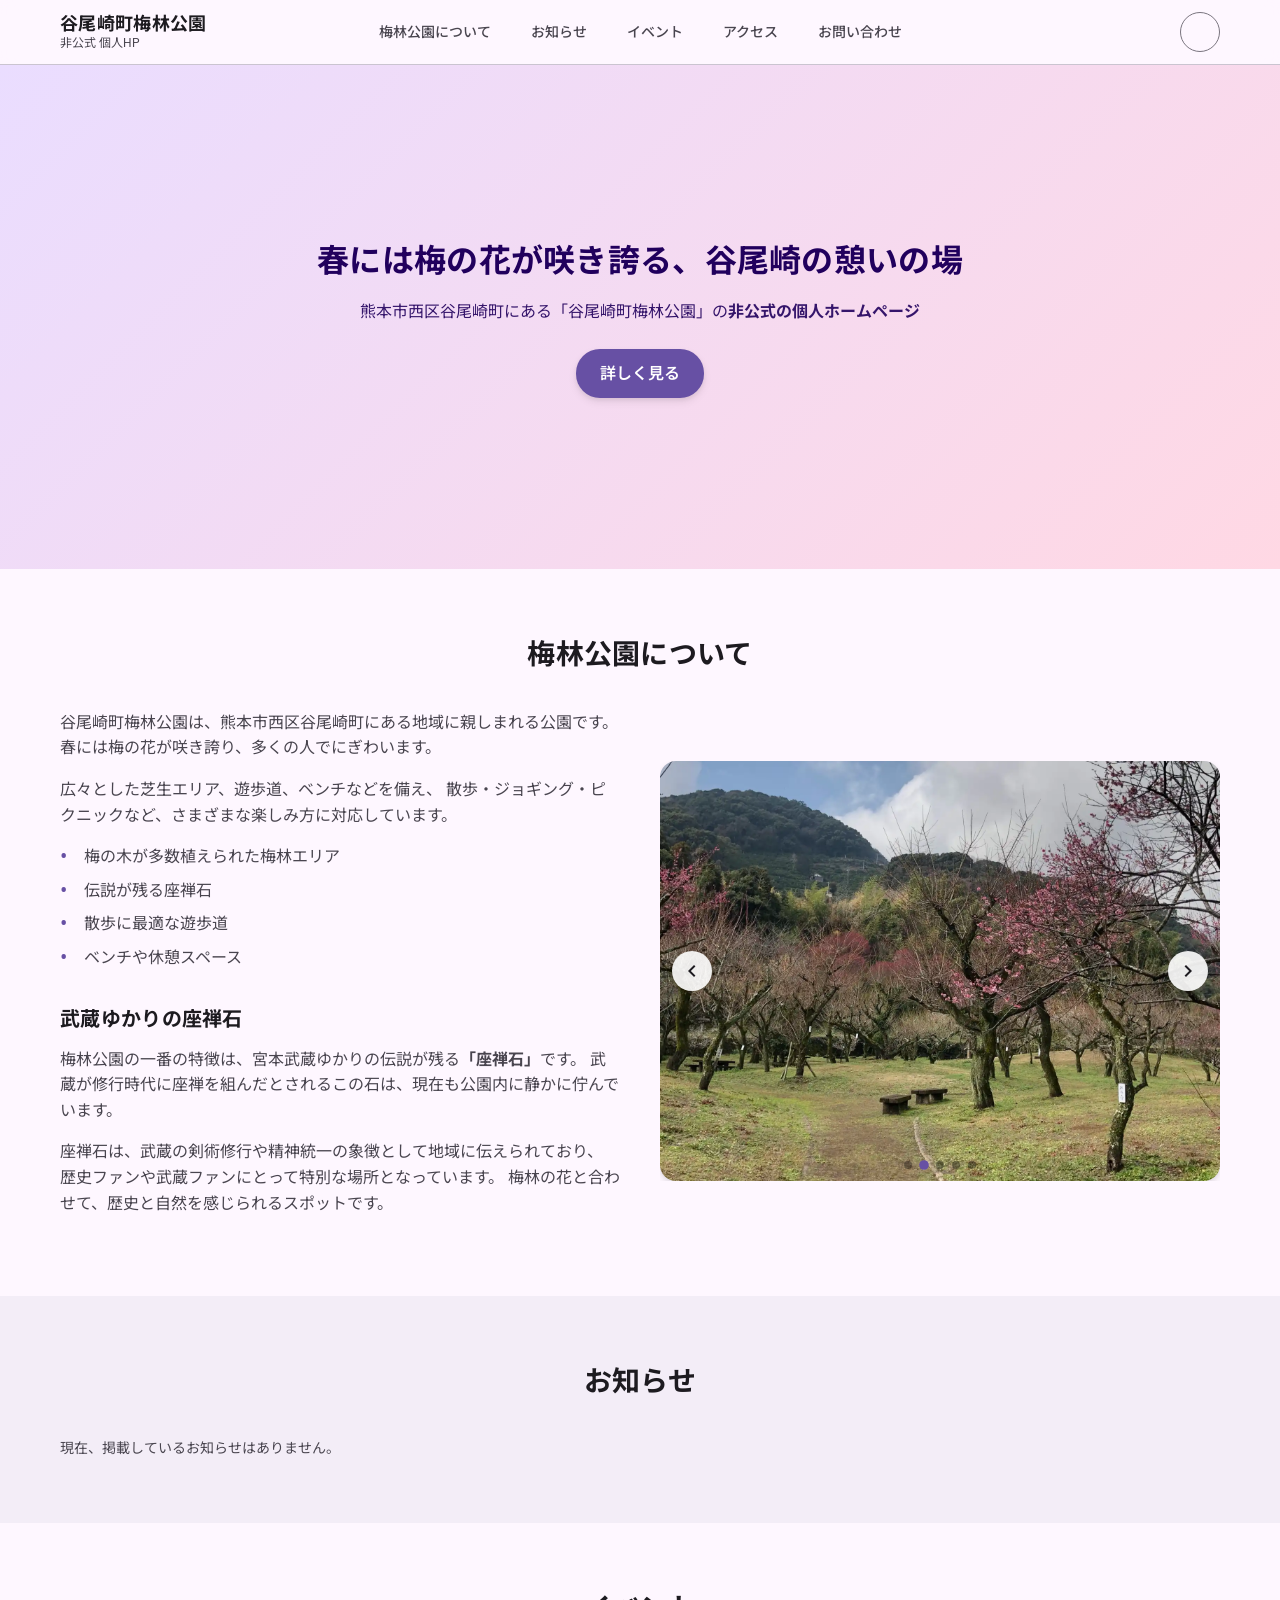
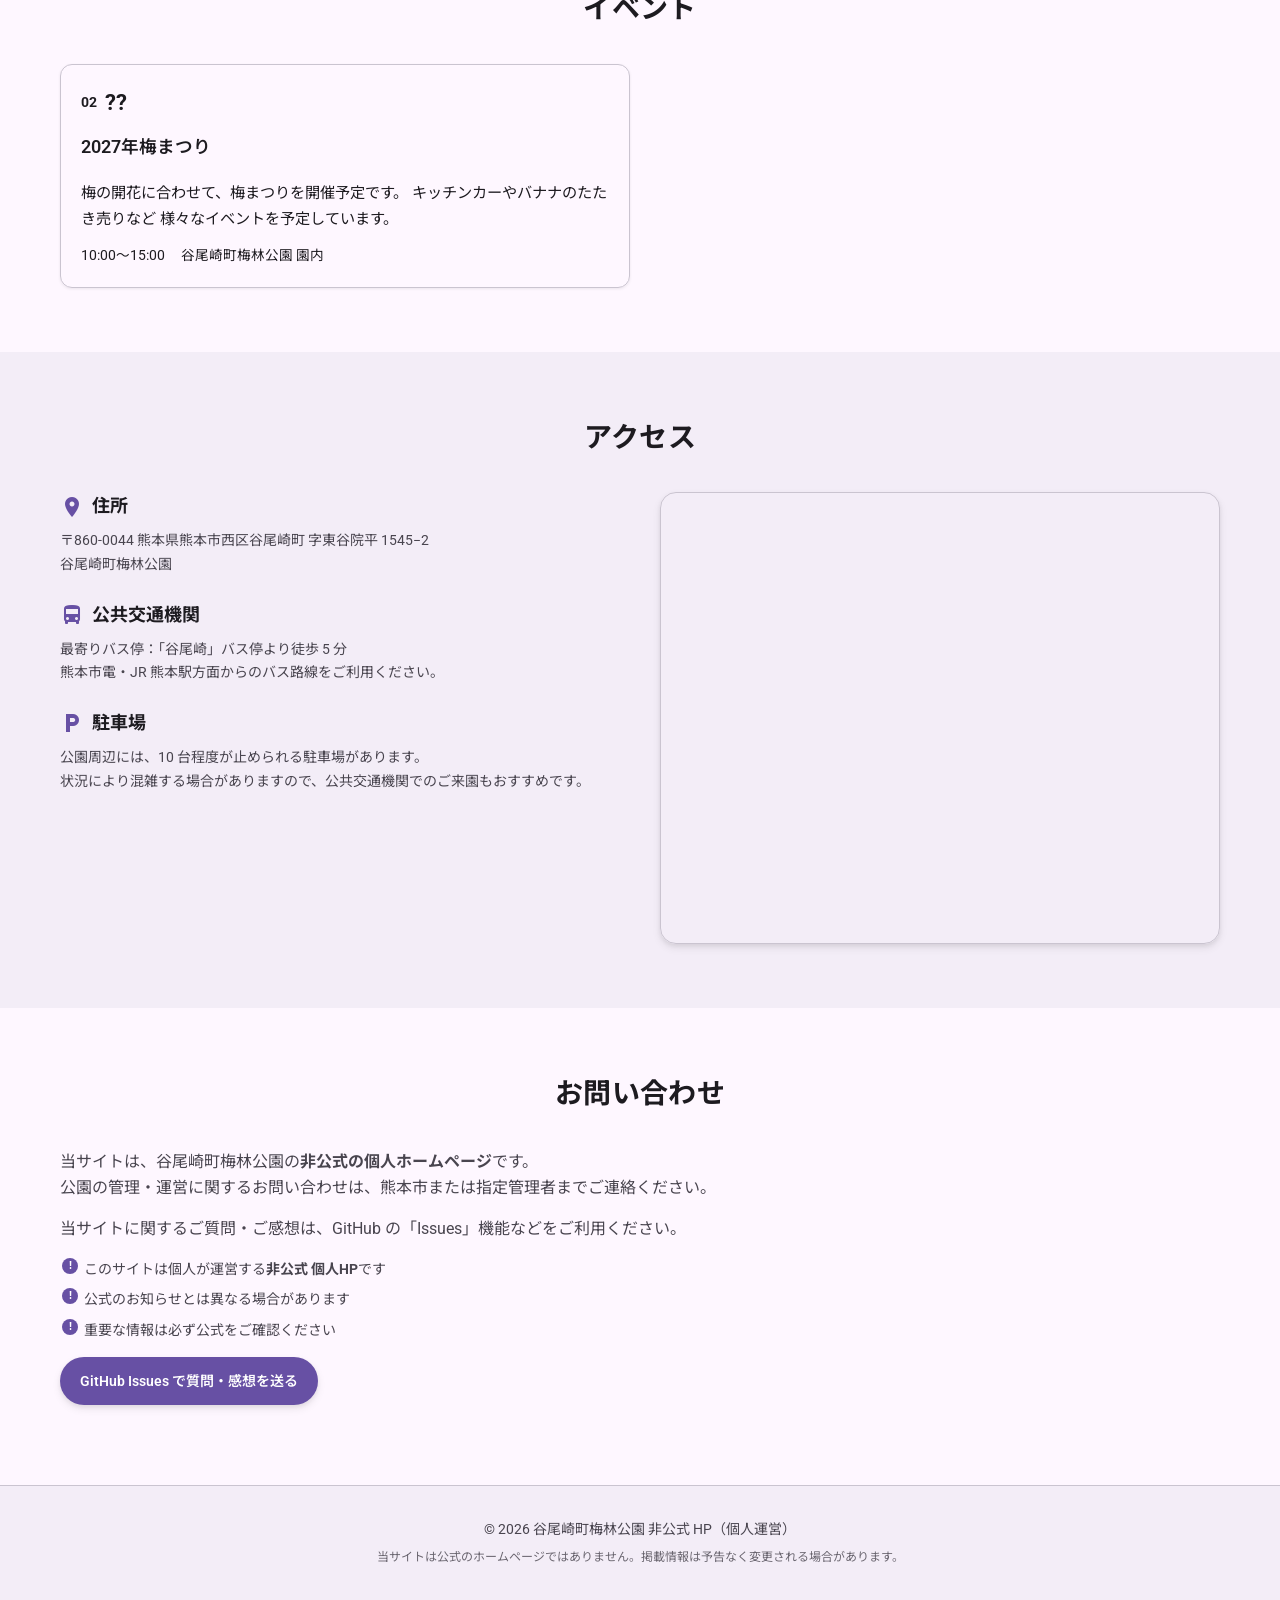
==== index.html @ 0104415b "Add event card for 2027梅まつり Added an event card for the 2027梅まつり with details." ====
<!DOCTYPE html>
<html lang="ja">
<head>
  <!-- Material Icons -->
<link rel="preconnect" href="https://fonts.googleapis.com" />
<link rel="preconnect" href="https://fonts.gstatic.com" crossorigin />
<link href="https://fonts.googleapis.com/css2?family=Material+Icons:wght@400;500;700&display=swap" rel="stylesheet" />
  
  <meta charset="UTF-8" />
  <title>谷尾崎町梅林公園 非公式 個人HP</title>
  <meta name="viewport" content="width=device-width, initial-scale=1.0" />
  <meta name="description" content="熊本市西区谷尾崎町にある谷尾崎町梅林公園の非公式個人ホームページ。お知らせ・イベント・アクセス・お問い合わせなど。" />
  <link rel="preconnect" href="https://fonts.googleapis.com" />
  <link rel="preconnect" href="https://fonts.gstatic.com" crossorigin />
  <link href="https://fonts.googleapis.com/css2?family=Roboto:wght@400;500;700&family=Noto+Sans+JP:wght@400;500;700&display=swap" rel="stylesheet" />
  <link rel="stylesheet" href="styles.css" />
  <meta name="theme-color" content="#fef7ff" media="(prefers-color-scheme: light)">
  <meta name="theme-color" content="#141218" media="(prefers-color-scheme: dark)">
  <meta name="google-site-verification" content="7NnVz2LLBsxplGr1v-qhDrwesByJCEnUZvcDDP0MAfY" />
</head>
<body>
  <!-- ヘッダー -->
  <header class="header">
    <div class="header-container">
      <div class="logo">
        <h1 class="site-title">谷尾崎町梅林公園</h1>
        <span class="site-subtitle">非公式 個人HP</span>
      </div>
      <nav class="nav">
        <ul class="nav-list">
          <li><a href="#about" class="nav-link">梅林公園について</a></li>
          <li><a href="#news" class="nav-link">お知らせ</a></li>
          <li><a href="#events" class="nav-link">イベント</a></li>
          <li><a href="#access" class="nav-link">アクセス</a></li>
          <li><a href="#contact" class="nav-link">お問い合わせ</a></li>
        </ul>
      </nav>
      <div class="header-actions">
 <button class="theme-toggle" type="button" aria-label="テーマ切り替え">
  <span class="material-icons theme-icon-light" aria-hidden="true">dark_mode</span>
  <span class="material-icons theme-icon-dark" aria-hidden="true">light_mode</span>
</button>
<button class="menu-toggle" type="button" aria-label="メニューを開く" aria-expanded="false">
  <span class="menu-icon" aria-hidden="true">
    <span></span>
    <span></span>
    <span></span>
  </span>
</button>
      </div>
    </div>
  </header>

  <!-- メインビジュアル -->
  <section class="hero">
    <div class="hero-content">
      <h2 class="hero-title">春には梅の花が咲き誇る、谷尾崎の憩いの場</h2>
      <p class="hero-subtitle">熊本市西区谷尾崎町にある「谷尾崎町梅林公園」の<strong>非公式の個人ホームページ</strong></p>
      <a href="#about" class="hero-button">詳しく見る</a>
    </div>
  </section>

  <main class="main">
    <!-- 梅林公園について -->
    <section id="about" class="section">
      <div class="container">
        <h2 class="section-title">梅林公園について</h2>
        <div class="about-grid">
          <div class="about-text">
            <p>
              谷尾崎町梅林公園は、熊本市西区谷尾崎町にある地域に親しまれる公園です。
              春には梅の花が咲き誇り、多くの人でにぎわいます。
            </p>
            <p>
              広々とした芝生エリア、遊歩道、ベンチなどを備え、
              散歩・ジョギング・ピクニックなど、さまざまな楽しみ方に対応しています。
            </p>
            <ul class="feature-list">
              <li>梅の木が多数植えられた梅林エリア</li>
              <li>伝説が残る座禅石</li>
              <li>散歩に最適な遊歩道</li>
              <li>ベンチや休憩スペース</li>
            </ul>

            <h3 class="about-subtitle">武蔵ゆかりの座禅石</h3>
            <p>
              梅林公園の一番の特徴は、宮本武蔵ゆかりの伝説が残る<strong>「座禅石」</strong>です。
              武蔵が修行時代に座禅を組んだとされるこの石は、現在も公園内に静かに佇んでいます。
            </p>
            <p>
              座禅石は、武蔵の剣術修行や精神統一の象徴として地域に伝えられており、
              歴史ファンや武蔵ファンにとって特別な場所となっています。
              梅林の花と合わせて、歴史と自然を感じられるスポットです。
            </p>
          </div>
<div class="about-image">
  <div
    class="image-slider"
    role="region"
    aria-roledescription="carousel"
    aria-label="谷尾崎町梅林公園の写真"
  >
    <div class="slider-container">
      <div class="slider-wrapper">
        <div class="slide">
          <img
            src="images/image1.webp"
            alt="谷尾崎町梅林公園の看板と梅の木"
            class="slide-image"
          />
        </div>

        <div class="slide">
          <img
            src="images/image2.webp"
            alt="谷尾崎町梅林公園の園内風景"
            class="slide-image"
          />
        </div>

        <div class="slide">
          <img
            src="images/image3.webp"
            alt="谷尾崎町梅林公園の梅の木"
            class="slide-image"
          />
        </div>

        <div class="slide">
          <img
            src="images/image4.webp"
            alt="谷尾崎町梅林公園の梅の花"
            class="slide-image"
          />
        </div>

        <div class="slide">
          <img
            src="images/image5.webp"
            alt="谷尾崎町梅林公園にある武蔵ゆかりの座禅石"
            class="slide-image"
          />
        </div>
      </div>
    </div>

    <button class="slider-btn prev" type="button" aria-label="前の写真">
      <span class="material-icons" aria-hidden="true">chevron_left</span>
    </button>

    <button class="slider-btn next" type="button" aria-label="次の写真">
      <span class="material-icons" aria-hidden="true">chevron_right</span>
    </button>

    <div class="slider-dots" aria-label="写真を選択">
      <button class="dot active" type="button" aria-label="写真 1 を表示"></button>
      <button class="dot" type="button" aria-label="写真 2 を表示"></button>
      <button class="dot" type="button" aria-label="写真 3 を表示"></button>
      <button class="dot" type="button" aria-label="写真 4 を表示"></button>
      <button class="dot" type="button" aria-label="写真 5 を表示"></button>
    </div>
  </div>
</div>
        </div>
      </div>
    </section>

    <!-- お知らせ -->
    <section id="news" class="section section-alt">
      <div class="container">
        <h2 class="section-title">お知らせ</h2>
        <div class="news-list">
          <!-- お知らせは必要に応じてここに追加 -->
          <p class="news-summary">
            現在、掲載しているお知らせはありません。
          </p>
        </div>
      </div>
    </section>

    <!-- イベント -->
    <section id="events" class="section">
      <div class="container">
        <h2 class="section-title">イベント</h2>
        <div class="events-grid">
          <!-- イベントは必要に応じてここにカードを追加 -->
          <div class="event-card">
  <div class="event-date-badge">
    <div class="event-month">02</div>
    <div class="event-day">??</div>
  </div>
  <h3 class="event-title">2027年梅まつり</h3>
  <p class="event-description">
    梅の開花に合わせて、梅まつりを開催予定です。
    キッチンカーやバナナのたたき売りなど
    様々なイベントを予定しています。
  </p>
  <div class="event-meta">
    <span class="event-time">10:00〜15:00</span>
    <span class="event-location">谷尾崎町梅林公園 園内</span>
  </div>
</div>
          <p class="news-summary">
            <!-- 現在、掲載しているイベントはありません。 -->
          </p>
        </div>
      </div>
    </section>

    <!-- アクセス -->
    <section id="access" class="section section-alt">
      <div class="container">
        <h2 class="section-title">アクセス</h2>
        <div class="access-grid">
          <div class="access-text">
            <h3 class="access-subtitle">
              <span class="material-icons access-icon" aria-hidden="true">location_on</span>
              住所
            </h3>
            <p class="access-info">
              〒860-0044 熊本県熊本市西区谷尾崎町 字東谷院平 1545−2<br />
              谷尾崎町梅林公園
            </p>

            <h3 class="access-subtitle">
              <span class="material-icons access-icon" aria-hidden="true">directions_bus</span>
              公共交通機関
            </h3>
            <p class="access-info">
              最寄りバス停：「谷尾崎」バス停より徒歩 5 分<br />
              熊本市電・JR 熊本駅方面からのバス路線をご利用ください。
            </p>

            <h3 class="access-subtitle">
              <span class="material-icons access-icon" aria-hidden="true">local_parking</span>
              駐車場
            </h3>
            <p class="access-info">
              公園周辺には、10 台程度が止められる駐車場があります。<br />
              状況により混雑する場合がありますので、公共交通機関でのご来園もおすすめです。
            </p>
          </div>
          <div class="access-map">
            <!-- Google Maps 埋め込み -->
            <div class="map-frame">
              <iframe
                src="https://www.google.com/maps/embed?pb=!1m18!1m12!1m3!1d6707.193522291878!2d130.66777574105663!3d32.80294968981893!2m3!1f0!2f0!3f0!3m2!1i1024!2i768!4f13.1!3m3!1m2!1s0x3540f5af3c5046db%3A0x579b691f356f5e13!2z6LC35bC-5bSO5qKF5p6X5YWs5ZyS!5e0!3m2!1sja!2sjp!4v1788274300344!5m2!1sja!2sjp"
                width="100%"
                height="450"
                style="border:0;"
                allowfullscreen=""
                loading="lazy"
                referrerpolicy="strict-origin-when-cross-origin"
              ></iframe>
            </div>
          </div>
        </div>
      </div>
    </section>

    <!-- お問い合わせ -->
    <section id="contact" class="section">
      <div class="container">
        <h2 class="section-title">お問い合わせ</h2>
        <div class="contact-grid">
          <div class="contact-text" style="grid-column: 1 / -1;">
            <p>
              当サイトは、谷尾崎町梅林公園の<strong>非公式の個人ホームページ</strong>です。<br />
              公園の管理・運営に関するお問い合わせは、熊本市または指定管理者までご連絡ください。
            </p>
            <p>
              当サイトに関するご質問・ご感想は、GitHub の「Issues」機能などをご利用ください。
            </p>
            <ul class="contact-note-list">
              <li>このサイトは個人が運営する<strong>非公式 個人HP</strong>です</li>
              <li>公式のお知らせとは異なる場合があります</li>
              <li>重要な情報は必ず公式をご確認ください</li>
            </ul>
            <p>
              <a
                href="https://github.com/Kawaharu869/bairinpark/issues"
                target="_blank"
                rel="noopener"
                class="issues-button"
              >
                GitHub Issues で質問・感想を送る
              </a>
            </p>
          </div>
        </div>
      </div>
    </section>
  </main>

  <!-- フッター -->
  <footer class="footer">
    <div class="container">
      <p class="footer-text">
        &copy; 2026 谷尾崎町梅林公園 非公式 HP（個人運営）
      </p>
      <p class="footer-disclaimer">
        当サイトは公式のホームページではありません。掲載情報は予告なく変更される場合があります。
      </p>
    </div>
  </footer>

  <script src="main.js"></script>
</body>
</html>
---- styles.css ----
/* =========================
   基本設定・テーマ変数
   ========================= */

:root {
  --md-sys-color-primary: #6750a4;
  --md-sys-color-on-primary: #ffffff;
  --md-sys-color-primary-container: #eaddff;
  --md-sys-color-on-primary-container: #21005d;

  --md-sys-color-secondary: #625b71;
  --md-sys-color-on-secondary: #ffffff;
  --md-sys-color-secondary-container: #e8def8;
  --md-sys-color-on-secondary-container: #1d192b;

  --md-sys-color-tertiary: #7d5260;
  --md-sys-color-on-tertiary: #ffffff;
  --md-sys-color-tertiary-container: #ffd8e4;
  --md-sys-color-on-tertiary-container: #31111d;

  --md-sys-color-background: #fef7ff;
  --md-sys-color-on-background: #1d1b20;

  --md-sys-color-surface: #fef7ff;
  --md-sys-color-surface-variant: #f3edf7;
  --md-sys-color-on-surface: #1d1b20;
  --md-sys-color-on-surface-variant: #49454f;

  --md-sys-color-outline: #79747e;
  --md-sys-color-outline-variant: #cac4d0;

  --radius-s: 8px;
  --radius-m: 12px;
  --radius-l: 16px;
  --radius-xl: 24px;

  --shadow-sm: 0 1px 2px rgba(0, 0, 0, 0.06),
    0 1px 3px rgba(0, 0, 0, 0.1);
  --shadow-md: 0 4px 8px rgba(0, 0, 0, 0.08),
    0 2px 4px rgba(0, 0, 0, 0.06);
  --shadow-lg: 0 8px 16px rgba(0, 0, 0, 0.1),
    0 4px 8px rgba(0, 0, 0, 0.06);

  --font-family-base: "Roboto", "Noto Sans JP", sans-serif;
}

/* =========================
   リセット・共通設定
   ========================= */

* {
  box-sizing: border-box;
  margin: 0;
  padding: 0;
}

html {
  scroll-behavior: smooth;
}

body {
  overflow-x: hidden;
  color: var(--md-sys-color-on-background);
  background-color: var(--md-sys-color-background);
  font-family: var(--font-family-base);
  line-height: 1.6;
  transition: background-color 0.2s ease, color 0.2s ease;
  -webkit-font-smoothing: antialiased;
  -moz-osx-font-smoothing: grayscale;
}

a {
  color: inherit;
  text-decoration: none;
}

ul {
  list-style: none;
}

img {
  display: block;
  max-width: 100%;
  height: auto;
}

button {
  font: inherit;
}

/* Material Icons */

.material-icons {
  display: inline-block;
  direction: ltr;
  font-family: "Material Icons";
  font-size: 24px;
  font-style: normal;
  font-weight: normal;
  letter-spacing: normal;
  line-height: 1;
  text-transform: none;
  white-space: nowrap;
  word-wrap: normal;
  font-feature-settings: "liga";
  -webkit-font-feature-settings: "liga";
  -webkit-font-smoothing: antialiased;
}

/* =========================
   レイアウト共通
   ========================= */

.container {
  width: 100%;
  max-width: 1200px;
  margin: 0 auto;
  padding: 0 20px;
}

.section {
  padding: 64px 0;
}

.section-alt {
  background-color: var(--md-sys-color-surface-variant);
}

.section-title {
  margin-bottom: 32px;
  color: var(--md-sys-color-on-surface);
  font-size: 28px;
  font-weight: 700;
  letter-spacing: 0.3px;
  text-align: center;
}

/* =========================
   ヘッダー
   ========================= */

.header {
  position: sticky;
  top: 0;
  z-index: 1000;
  background-color: rgba(254, 247, 255, 0.9);
  border-bottom: 1px solid var(--md-sys-color-outline-variant);
  backdrop-filter: blur(8px);
  -webkit-backdrop-filter: blur(8px);
}

.header-container {
  position: relative;
  display: flex;
  align-items: center;
  width: 100%;
  max-width: 1200px;
  min-height: 64px;
  margin: 0 auto;
  padding: 10px 20px;
}

.logo {
  display: flex;
  flex-direction: column;
  min-width: 0;
  z-index: 1;
}

.site-title {
  color: var(--md-sys-color-on-surface);
  font-size: 18px;
  font-weight: 700;
  letter-spacing: 0.3px;
  line-height: 1.25;
  white-space: nowrap;
}

.site-subtitle {
  color: var(--md-sys-color-on-surface-variant);
  font-size: 12px;
  line-height: 1.25;
}

/* PC：ナビゲーションをヘッダー中心へ固定 */

.nav {
  position: absolute;
  top: 50%;
  left: 50%;
  display: flex;
  justify-content: center;
  transform: translate(-50%, -50%);
}

.nav-list {
  display: flex;
  align-items: center;
  justify-content: center;
  gap: 20px;
}

.nav-link {
  display: inline-flex;
  align-items: center;
  min-height: 36px;
  padding: 8px 10px;
  color: var(--md-sys-color-on-surface-variant);
  border-radius: var(--radius-s);
  font-size: 14px;
  font-weight: 500;
  white-space: nowrap;
  transition: background-color 0.2s ease, color 0.2s ease;
}

.nav-link:hover,
.nav-link:focus-visible {
  color: var(--md-sys-color-on-primary-container);
  background-color: var(--md-sys-color-primary-container);
  outline: none;
}

/* ヘッダー右側 */

.header-actions {
  z-index: 1;
  display: flex;
  align-items: center;
  justify-content: flex-end;
  gap: 4px;
  margin-left: auto;
  flex-shrink: 0;
}

/* テーマ切替 */

.theme-toggle {
  position: relative;
  display: inline-flex;
  align-items: center;
  justify-content: center;
  width: 40px;
  height: 40px;
  padding: 0;
  color: var(--md-sys-color-on-surface);
  background: transparent;
  border: 1px solid var(--md-sys-color-outline);
  border-radius: 50%;
  cursor: pointer;
  -webkit-tap-highlight-color: transparent;
  transition: background-color 0.2s ease, border-color 0.2s ease,
    color 0.2s ease;
}

.theme-toggle:hover,
.theme-toggle:focus-visible {
  background-color: var(--md-sys-color-surface-variant);
  border-color: var(--md-sys-color-outline-variant);
  outline: none;
}

.theme-toggle .material-icons {
  position: absolute;
  inset: 0;
  display: grid;
  width: 100%;
  height: 100%;
  place-items: center;
  color: currentColor;
  font-size: 22px;
  line-height: 1;
  pointer-events: none;
}

.theme-icon-light {
  display: grid !important;
}

.theme-icon-dark {
  display: none !important;
}

body.dark-mode .theme-icon-light {
  display: none !important;
}

body.dark-mode .theme-icon-dark {
  display: grid !important;
}

body.dark-mode .theme-toggle {
  color: #e6e1e5;
  background: transparent;
  border-color: #938f99;
}

body.dark-mode .theme-toggle:hover,
body.dark-mode .theme-toggle:focus-visible {
  background-color: #37323b;
  border-color: #cac4d0;
}

/* ハンバーガーメニュー */

.menu-toggle {
  display: none;
  align-items: center;
  justify-content: center;
  width: 40px;
  height: 40px;
  padding: 0;
  color: var(--md-sys-color-on-surface);
  background: transparent;
  border: 1px solid var(--md-sys-color-outline);
  border-radius: 50%;
  cursor: pointer;
  -webkit-tap-highlight-color: transparent;
  transition: background-color 0.2s ease, border-color 0.2s ease,
    color 0.2s ease;
}

.menu-toggle:hover,
.menu-toggle:focus-visible {
  background-color: var(--md-sys-color-surface-variant);
  border-color: var(--md-sys-color-outline-variant);
  outline: none;
}

.menu-icon {
  display: flex;
  flex-direction: column;
  align-items: center;
  justify-content: space-between;
  width: 22px;
  height: 18px;
  margin: 0;
  padding: 0;
  color: currentColor;
  background: transparent;
  pointer-events: none;
}

.menu-icon span {
  display: block;
  flex: 0 0 2px;
  width: 22px;
  height: 2px;
  margin: 0;
  padding: 0;
  background-color: currentColor;
  border-radius: 999px;
}

body.dark-mode .menu-toggle {
  color: #e6e1e5;
  background: transparent;
  border-color: #938f99;
}

body.dark-mode .menu-toggle:hover,
body.dark-mode .menu-toggle:focus-visible {
  background-color: #37323b;
  border-color: #cac4d0;
}

/* =========================
   ヒーロー
   ========================= */

.hero {
  display: flex;
  align-items: center;
  justify-content: center;
  min-height: 56vh;
  overflow: hidden;
  background: linear-gradient(
    135deg,
    var(--md-sys-color-primary-container),
    var(--md-sys-color-tertiary-container)
  );
}

.hero-content {
  max-width: 800px;
  padding: 40px 20px;
  text-align: center;
}

.hero-title {
  margin-bottom: 12px;
  color: var(--md-sys-color-on-primary-container);
  font-size: 32px;
  font-weight: 700;
  letter-spacing: 0.3px;
}

.hero-subtitle {
  margin-bottom: 24px;
  color: var(--md-sys-color-on-primary-container);
  font-size: 16px;
  opacity: 0.9;
}

.hero-button {
  display: inline-flex;
  align-items: center;
  justify-content: center;
  min-height: 48px;
  padding: 12px 24px;
  color: var(--md-sys-color-on-primary);
  background-color: var(--md-sys-color-primary);
  border-radius: var(--radius-xl);
  box-shadow: var(--shadow-md);
  font-weight: 600;
  transition: transform 0.2s ease, box-shadow 0.2s ease,
    background-color 0.2s ease;
}

.hero-button:hover,
.hero-button:focus-visible {
  background-color: #5a46a0;
  box-shadow: var(--shadow-lg);
  outline: none;
  transform: translateY(-2px);
}

/* =========================
   梅林公園について
   ========================= */

.about-grid {
  display: grid;
  grid-template-columns: minmax(0, 1fr) minmax(0, 1fr);
  align-items: center;
  gap: 40px;
}

.about-text p {
  margin-bottom: 16px;
  color: var(--md-sys-color-on-surface-variant);
}

.about-subtitle {
  margin-top: 32px;
  margin-bottom: 12px;
  color: var(--md-sys-color-on-surface);
  font-size: 20px;
  font-weight: 700;
  letter-spacing: 0.3px;
}

.feature-list {
  margin-top: 16px;
}

.feature-list li {
  position: relative;
  margin-bottom: 8px;
  padding-left: 24px;
  color: var(--md-sys-color-on-surface-variant);
}

.feature-list li::before {
  position: absolute;
  top: 0;
  left: 0;
  content: "•";
  color: var(--md-sys-color-primary);
  font-size: 22px;
  line-height: 1.2;
}

/* =========================
   写真スライダー
   ========================= */

.about-image {
  width: 100%;
  min-width: 0;
}

.image-slider {
  position: relative;
  width: 100%;
  min-width: 0;
  overflow: hidden;
}

.slider-container {
  width: 100%;
  overflow: hidden;
  border-radius: var(--radius-l);
  box-shadow: var(--shadow-md);
}

.slider-wrapper {
  display: flex;
  width: 100%;
  transition: transform 0.5s ease;
  will-change: transform;
}

.slide {
  flex: 0 0 100%;
  width: 100%;
  min-width: 100%;
  aspect-ratio: 4 / 3;
}

.image-placeholder {
  display: flex;
  align-items: center;
  justify-content: center;
  width: 100%;
  height: 100%;
  color: var(--md-sys-color-on-primary-container);
  background: linear-gradient(
    135deg,
    var(--md-sys-color-primary-container),
    var(--md-sys-color-secondary-container)
  );
  font-weight: 600;
}

.slide-image {
  display: block;
  width: 100%;
  height: 100%;
  object-fit: cover;
}

.slider-btn {
  position: absolute;
  top: 50%;
  z-index: 2;
  display: inline-flex;
  align-items: center;
  justify-content: center;
  width: 40px;
  height: 40px;
  padding: 0;
  color: var(--md-sys-color-on-surface);
  background-color: rgba(255, 255, 255, 0.9);
  border: none;
  border-radius: 50%;
  box-shadow: var(--shadow-md);
  cursor: pointer;
  transform: translateY(-50%);
  transition: background-color 0.2s ease, transform 0.2s ease;
}

.slider-btn:hover,
.slider-btn:focus-visible {
  background-color: #ffffff;
  outline: none;
  transform: translateY(-50%) scale(1.08);
}

.slider-btn.prev {
  left: 12px;
}

.slider-btn.next {
  right: 12px;
}

.slider-btn .material-icons {
  font-size: 24px;
}

.slider-dots {
  position: absolute;
  bottom: 12px;
  left: 50%;
  z-index: 2;
  display: flex;
  gap: 8px;
  transform: translateX(-50%);
}

.dot {
  width: 8px;
  height: 8px;
  padding: 0;
  background-color: rgba(0, 0, 0, 0.35);
  border: none;
  border-radius: 50%;
  cursor: pointer;
  transition: background-color 0.2s ease, transform 0.2s ease;
}

.dot.active {
  background-color: var(--md-sys-color-primary);
  transform: scale(1.2);
}

/* =========================
   お知らせ・イベント
   ========================= */

.news-list {
  display: flex;
  flex-direction: column;
  gap: 16px;
}

.news-item {
  padding: 20px;
  background-color: var(--md-sys-color-surface);
  border: 1px solid var(--md-sys-color-outline-variant);
  border-radius: var(--radius-m);
  box-shadow: var(--shadow-sm);
  transition: box-shadow 0.2s ease, transform 0.2s ease;
}

.news-item:hover {
  box-shadow: var(--shadow-md);
  transform: translateY(-2px);
}

.news-date,
.event-date {
  display: block;
  margin-bottom: 6px;
  color: var(--md-sys-color-on-surface-variant);
  font-size: 13px;
}

.news-title {
  margin-bottom: 8px;
  color: var(--md-sys-color-on-surface);
  font-size: 18px;
  font-weight: 700;
}

.news-summary {
  color: var(--md-sys-color-on-surface-variant);
  font-size: 14px;
}

.events-grid {
  display: grid;
  grid-template-columns: repeat(3, minmax(0, 1fr));
  gap: 24px;
}

.event-card {
  overflow: hidden;
  background-color: var(--md-sys-color-surface);
  border: 1px solid var(--md-sys-color-outline-variant);
  border-radius: var(--radius-l);
  box-shadow: var(--shadow-sm);
  transition: box-shadow 0.2s ease, transform 0.2s ease;
}

.event-card:hover {
  box-shadow: var(--shadow-md);
  transform: translateY(-4px);
}

.event-image .image-placeholder {
  aspect-ratio: 16 / 9;
}

.event-content {
  padding: 16px;
}

.event-title {
  margin-bottom: 8px;
  color: var(--md-sys-color-on-surface);
  font-size: 16px;
  font-weight: 700;
}

.event-summary {
  margin-bottom: 12px;
  color: var(--md-sys-color-on-surface-variant);
  font-size: 14px;
}

.event-link {
  display: inline-flex;
  align-items: center;
  gap: 4px;
  color: var(--md-sys-color-primary);
  font-size: 14px;
  font-weight: 600;
}

.event-link::after {
  content: "→";
  transition: transform 0.2s ease;
}

.event-link:hover::after {
  transform: translateX(4px);
}

/* =========================
   アクセス
   ========================= */

.access-grid {
  display: grid;
  grid-template-columns: minmax(0, 1fr) minmax(0, 1fr);
  align-items: start;
  gap: 40px;
}

.access-subtitle {
  display: flex;
  align-items: center;
  gap: 8px;
  margin-top: 24px;
  margin-bottom: 8px;
  color: var(--md-sys-color-on-surface);
  font-size: 18px;
  font-weight: 700;
}

.access-subtitle:first-child {
  margin-top: 0;
}

.access-icon {
  display: inline-flex;
  align-items: center;
  justify-content: center;
  color: var(--md-sys-color-primary);
}

.access-info {
  color: var(--md-sys-color-on-surface-variant);
  font-size: 14px;
  line-height: 1.7;
}

.access-map {
  width: 100%;
  min-width: 0;
}

.map-frame {
  width: 100%;
  overflow: hidden;
  border: 1px solid var(--md-sys-color-outline-variant);
  border-radius: var(--radius-l);
  box-shadow: var(--shadow-md);
}

.map-frame iframe {
  display: block;
  width: 100%;
  height: 450px;
  border: 0;
}

/* =========================
   お問い合わせ
   ========================= */

.contact-grid {
  display: grid;
  grid-template-columns: minmax(0, 1fr) minmax(0, 1fr);
  align-items: start;
  gap: 40px;
}

.contact-text p {
  margin-bottom: 16px;
  color: var(--md-sys-color-on-surface-variant);
}

.contact-note-list {
  margin-top: 16px;
}

.contact-note-list li {
  position: relative;
  margin-bottom: 8px;
  padding-left: 24px;
  color: var(--md-sys-color-on-surface-variant);
  font-size: 14px;
}

.contact-note-list li::before {
  position: absolute;
  top: 0;
  left: 2px;
  width: 16px;
  height: 16px;
  content: "!";
  color: var(--md-sys-color-on-primary);
  background: var(--md-sys-color-primary);
  border-radius: 50%;
  font-size: 11px;
  font-weight: 700;
  line-height: 16px;
  text-align: center;
}

.issues-button {
  display: inline-flex;
  align-items: center;
  justify-content: center;
  min-height: 48px;
  margin-top: 8px;
  padding: 12px 20px;
  color: var(--md-sys-color-on-primary);
  background-color: var(--md-sys-color-primary);
  border-radius: var(--radius-xl);
  box-shadow: var(--shadow-md);
  font-size: 14px;
  font-weight: 600;
  transition: transform 0.2s ease, box-shadow 0.2s ease,
    background-color 0.2s ease;
}

.issues-button:hover,
.issues-button:focus-visible {
  background-color: #5a46a0;
  box-shadow: var(--shadow-lg);
  outline: none;
  transform: translateY(-2px);
}

/* =========================
   フッター
   ========================= */

.footer {
  padding: 32px 0;
  background-color: var(--md-sys-color-surface-variant);
  border-top: 1px solid var(--md-sys-color-outline-variant);
}

.footer-text {
  margin-bottom: 8px;
  color: var(--md-sys-color-on-surface-variant);
  font-size: 14px;
  text-align: center;
}

.footer-disclaimer {
  color: var(--md-sys-color-on-surface-variant);
  font-size: 12px;
  opacity: 0.8;
  text-align: center;
}

/* =========================
   ダークモード
   ========================= */

body.dark-mode {
  color: #e6e1e5;
  background-color: #141218;
}

body.dark-mode .header {
  background-color: rgba(20, 18, 24, 0.92);
  border-bottom-color: #49454f;
}

body.dark-mode .section {
  background-color: #141218;
}

body.dark-mode .section-alt {
  background-color: #25222a;
}

body.dark-mode .footer {
  background-color: #25222a;
  border-top-color: #49454f;
}

body.dark-mode .site-title,
body.dark-mode .hero-title,
body.dark-mode .hero-subtitle,
body.dark-mode .section-title,
body.dark-mode .about-subtitle,
body.dark-mode .access-subtitle,
body.dark-mode .news-title,
body.dark-mode .event-title {
  color: #e6e1e5;
}

body.dark-mode .site-subtitle,
body.dark-mode .nav-link,
body.dark-mode .about-text p,
body.dark-mode .feature-list li,
body.dark-mode .news-summary,
body.dark-mode .news-date,
body.dark-mode .event-date,
body.dark-mode .event-summary,
body.dark-mode .access-info,
body.dark-mode .contact-text p,
body.dark-mode .contact-note-list li,
body.dark-mode .footer-text,
body.dark-mode .footer-disclaimer {
  color: #cac4d0;
}

body.dark-mode .nav-link:hover,
body.dark-mode .nav-link:focus-visible {
  color: #eaddff;
  background-color: #4f378b;
}

body.dark-mode .hero {
  background: linear-gradient(135deg, #4f378b, #633b48);
}

body.dark-mode .hero-button,
body.dark-mode .issues-button {
  color: #381e72;
  background-color: #d0bcff;
}

body.dark-mode .hero-button:hover,
body.dark-mode .issues-button:hover {
  background-color: #e8ddff;
}

body.dark-mode .image-placeholder {
  color: #eaddff;
  background: linear-gradient(135deg, #4f378b, #4a4458);
}

body.dark-mode .news-item,
body.dark-mode .event-card {
  background-color: #1d1b20;
  border-color: #49454f;
  box-shadow: 0 1px 3px rgba(0, 0, 0, 0.35);
}

body.dark-mode .map-frame {
  border-color: #49454f;
}

body.dark-mode .access-icon {
  color: #d0bcff;
}

body.dark-mode .feature-list li::before {
  color: #d0bcff;
}

body.dark-mode .slider-btn {
  color: #e6e1e5;
  background-color: rgba(20, 18, 24, 0.9);
}

body.dark-mode .slider-btn:hover,
body.dark-mode .slider-btn:focus-visible {
  background-color: rgba(55, 50, 59, 0.96);
}

body.dark-mode .dot {
  background-color: rgba(255, 255, 255, 0.35);
}

body.dark-mode .dot.active {
  background-color: #d0bcff;
}

/* =========================
   メニューのアニメーション
   ========================= */

@keyframes slideDown {
  from {
    opacity: 0;
    transform: translateY(-8px);
  }

  to {
    opacity: 1;
    transform: translateY(0);
  }
}

/* =========================
   タブレット
   ========================= */

@media (max-width: 960px) {
  .header-container {
    gap: 10px;
  }

  .nav-list {
    gap: 8px;
  }

  .nav-link {
    padding: 8px;
    font-size: 13px;
  }

  .about-grid,
  .access-grid,
  .contact-grid {
    grid-template-columns: 1fr;
    gap: 28px;
  }

  .events-grid {
    grid-template-columns: repeat(2, minmax(0, 1fr));
  }

  .hero-title {
    font-size: 28px;
  }
}

/* =========================
   スマホ
   ========================= */

@media (max-width: 720px) {
  .container {
    padding: 0 16px;
  }

  .header-container {
    position: relative;
    display: grid;
    grid-template-columns: minmax(0, 1fr) auto;
    align-items: center;
    gap: 8px;
    min-height: 64px;
    padding: 10px 16px;
  }

  .logo {
    grid-column: 1;
    grid-row: 1;
  }

  .header-actions {
    grid-column: 2;
    grid-row: 1;
    gap: 4px;
  }

  /* 通常時は非表示。ヘッダー領域の高さには含めない */
  .nav {
    position: absolute;
    top: 100%;
    right: 0;
    left: 0;
    z-index: 1100;
    display: none;
    width: 100%;
    margin: 0;
    padding: 14px 12px 18px;
    background-color: rgba(254, 247, 255, 0.9);
    border: 1px solid rgba(121, 116, 126, 0.2);
    border-top: none;
    border-radius: 0 0 var(--radius-l) var(--radius-l);
    box-shadow: var(--shadow-lg);
    transform: none;
    backdrop-filter: blur(16px);
    -webkit-backdrop-filter: blur(16px);
  }

  /* 開いた時だけ、本文の上に重ねて表示 */
  .nav.open {
    display: block;
    animation: slideDown 0.22s ease-out;
  }

  .nav-list {
    display: flex;
    flex-direction: column;
    align-items: stretch;
    gap: 4px;
    width: 100%;
  }

  .nav-link {
    display: flex;
    align-items: center;
    width: 100%;
    min-height: 48px;
    padding: 12px 14px;
    border-radius: var(--radius-m);
    font-size: 15px;
  }

  .menu-toggle {
    display: inline-flex;
  }

  .section {
    padding: 48px 0;
  }

  .section-title {
    margin-bottom: 24px;
    font-size: 24px;
  }

  .hero {
    min-height: 46vh;
  }

  .hero-content {
    padding: 36px 20px;
  }

  .hero-title {
    font-size: 23px;
    line-height: 1.45;
  }

  .hero-subtitle {
    font-size: 14px;
  }

  .about-grid,
  .access-grid,
  .contact-grid,
  .events-grid {
    grid-template-columns: 1fr;
  }

  .slider-btn {
    width: 36px;
    height: 36px;
  }

  .slider-btn .material-icons {
    font-size: 22px;
  }

  .map-frame iframe {
    height: 360px;
  }

  /* ダークモード時の重ねるメニュー */
  body.dark-mode .nav {
    background-color: rgba(20, 18, 24, 0.92);
    border-color: rgba(202, 196, 208, 0.16);
  }

  body.dark-mode .nav-link {
    color: #e6e1e5;
  }

  body.dark-mode .nav-link:hover,
  body.dark-mode .nav-link:focus-visible {
    color: #eaddff;
    background-color: #4f378b;
  }
}

/* =========================
   小型スマホ
   ========================= */

@media (max-width: 380px) {
  .header-container {
    padding-right: 12px;
    padding-left: 12px;
  }

  .site-title {
    font-size: 16px;
  }

  .site-subtitle {
    font-size: 11px;
  }

  .theme-toggle,
  .menu-toggle {
    width: 38px;
    height: 38px;
  }

  .theme-toggle .material-icons {
    font-size: 20px;
  }

  .menu-icon {
    width: 21px;
    height: 17px;
  }

  .menu-icon span {
    width: 21px;
  }
}

/* お知らせ */
.news-list {
  display: flex;
  flex-direction: column;
  gap: 1.25rem;
}

.news-item {
  background: var(--surface);
  border-radius: 0.75rem;
  padding: 1rem 1.25rem;
  box-shadow: 0 1px 3px rgba(0,0,0,0.08);
}

.news-date {
  font-size: 0.85rem;
  color: var(--muted);
  margin-bottom: 0.25rem;
}

.news-title {
  font-size: 1.1rem;
  font-weight: 600;
  margin-bottom: 0.5rem;
}

.news-content {
  font-size: 0.95rem;
  line-height: 1.7;
  color: var(--text);
}

/* イベント */
.events-grid {
  display: grid;
  grid-template-columns: repeat(auto-fit, minmax(260px, 1fr));
  gap: 1.25rem;
}

.event-card {
  background: var(--surface);
  border-radius: 0.75rem;
  padding: 1.25rem;
  box-shadow: 0 1px 3px rgba(0,0,0,0.08);
  display: flex;
  flex-direction: column;
  gap: 0.75rem;
}

.event-date-badge {
  display: inline-flex;
  align-items: center;
  gap: 0.5rem;
  font-weight: 700;
  color: var(--primary);
}

.event-month {
  font-size: 0.9rem;
}

.event-day {
  font-size: 1.4rem;
}

.event-title {
  font-size: 1.1rem;
  font-weight: 600;
}

.event-description {
  font-size: 0.95rem;
  line-height: 1.7;
  color: var(--text);
}

.event-meta {
  display: flex;
  flex-wrap: wrap;
  gap: 0.75rem 1rem;
  font-size: 0.85rem;
  color: var(--muted);
  margin-top: auto;
}
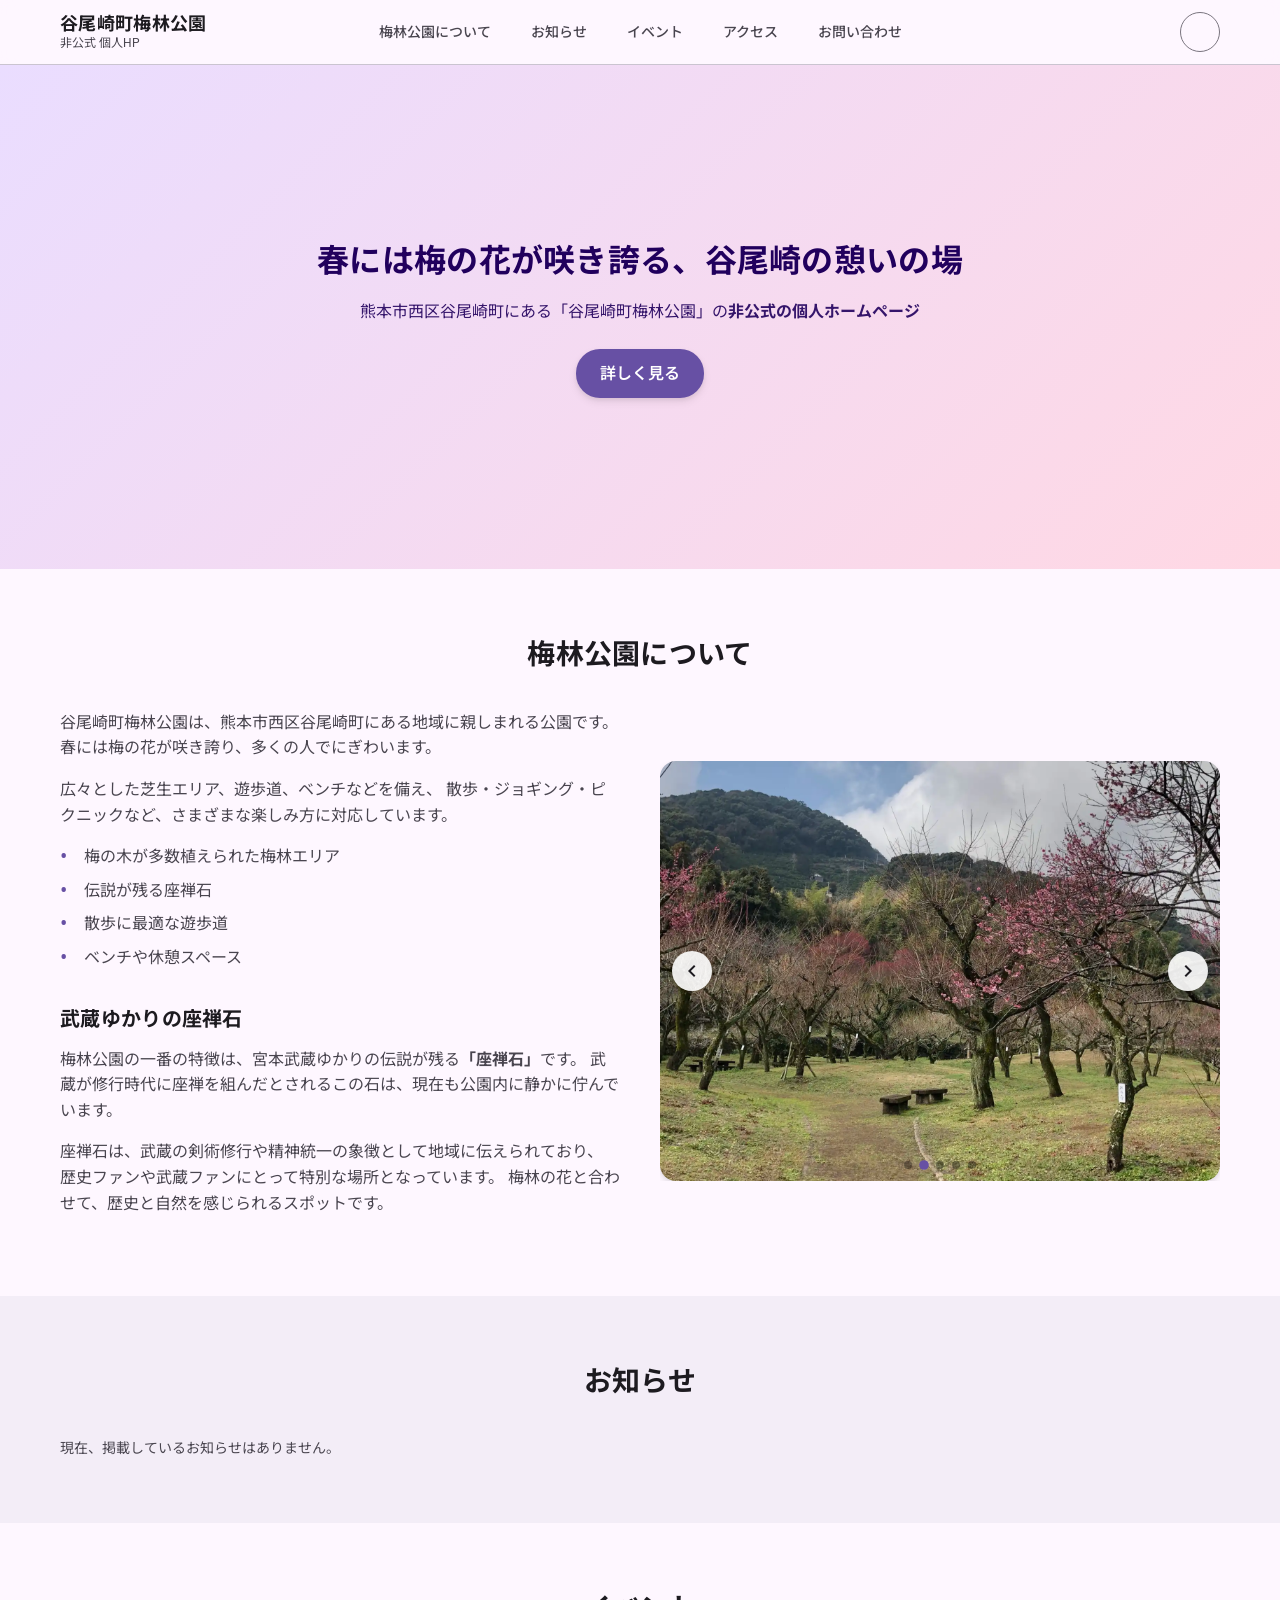
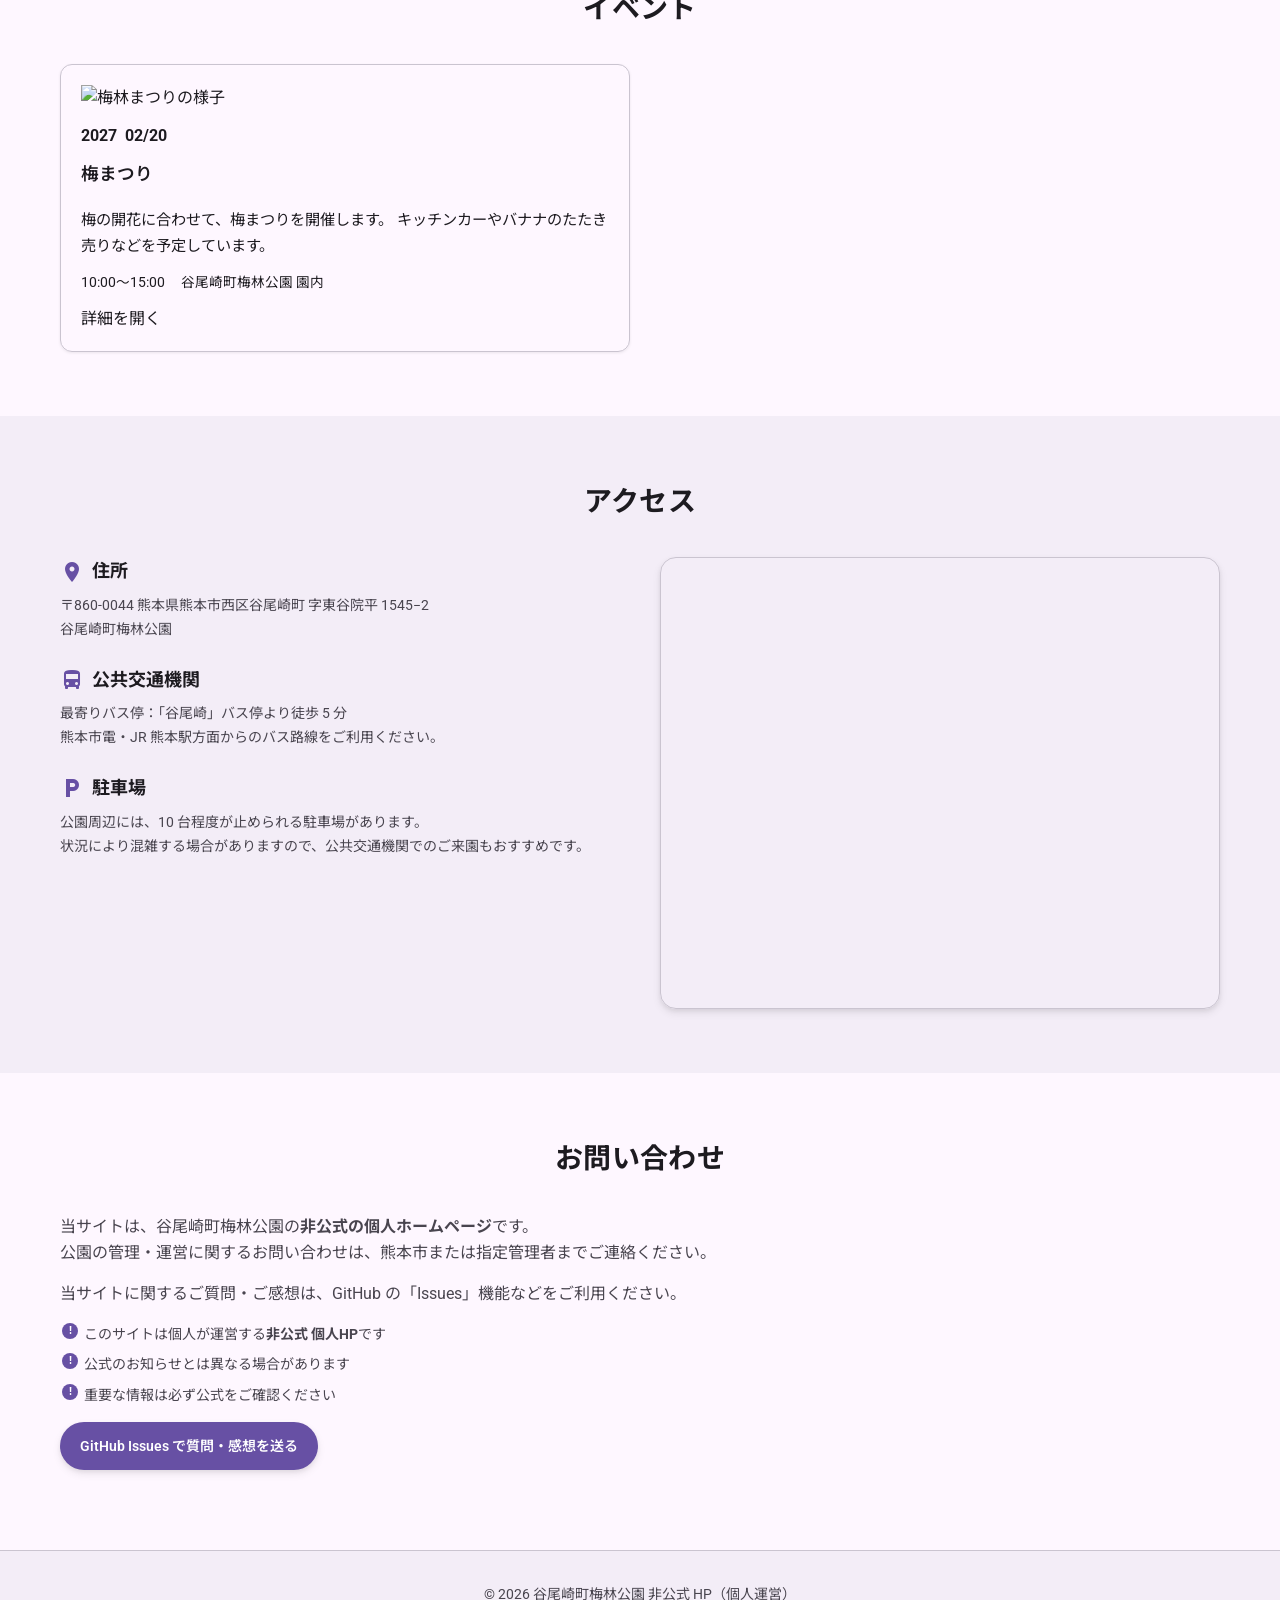
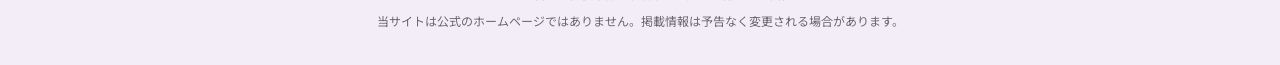
==== commit ce941fca: "Add event card for梅まつり with details" ====
--- a/index.html
+++ b/index.html
@@ -184,22 +184,35 @@
         <h2 class="section-title">イベント</h2>
         <div class="events-grid">
           <!-- イベントは必要に応じてここにカードを追加 -->
-          <div class="event-card">
-  <div class="event-date-badge">
-    <div class="event-month">02</div>
-    <div class="event-day">??</div>
+  <div class="event-card">
+    <div class="event-image-wrapper">
+      <img
+        src="images/event1.webp"
+        alt="梅林まつりの様子"
+        class="event-image"
+      />
+    </div>
+    <div class="event-date-badge">
+      <span class="event-year">2027</span>
+      <span class="event-month-day">02/20</span>
+    </div>
+    <h3 class="event-title">梅まつり</h3>
+    <p class="event-description">
+      梅の開花に合わせて、梅まつりを開催します。
+      キッチンカーやバナナのたたき売りなどを予定しています。
+    </p>
+    <div class="event-meta">
+      <span class="event-time">10:00〜15:00</span>
+      <span class="event-location">谷尾崎町梅林公園 園内</span>
+    </div>
+    <a
+      href="event1.html"
+      class="event-detail-button"
+      aria-label="梅林まつりの詳細を見る"
+    >
+      詳細を開く
+    </a>
   </div>
-  <h3 class="event-title">2027年梅まつり</h3>
-  <p class="event-description">
-    梅の開花に合わせて、梅まつりを開催予定です。
-    キッチンカーやバナナのたたき売りなど
-    様々なイベントを予定しています。
-  </p>
-  <div class="event-meta">
-    <span class="event-time">10:00〜15:00</span>
-    <span class="event-location">谷尾崎町梅林公園 園内</span>
-  </div>
-</div>
           <p class="news-summary">
             <!-- 現在、掲載しているイベントはありません。 -->
           </p>
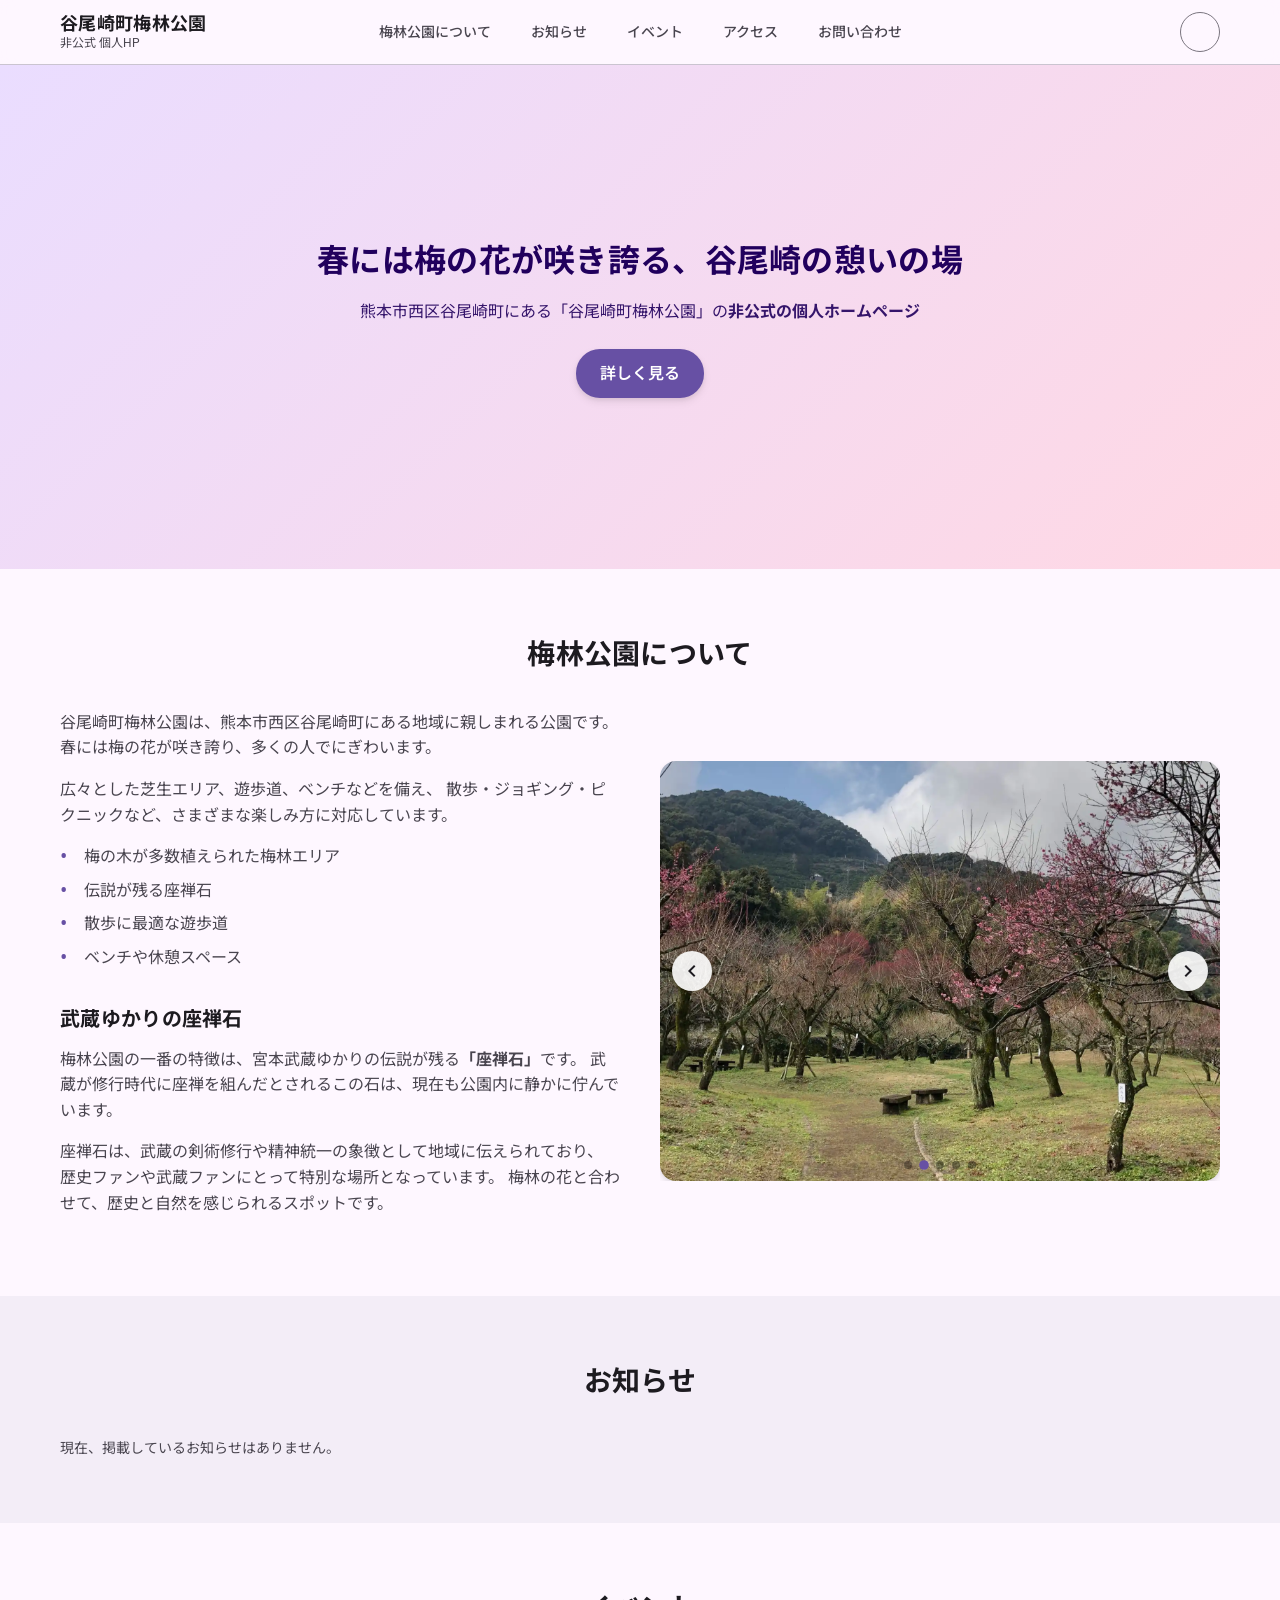
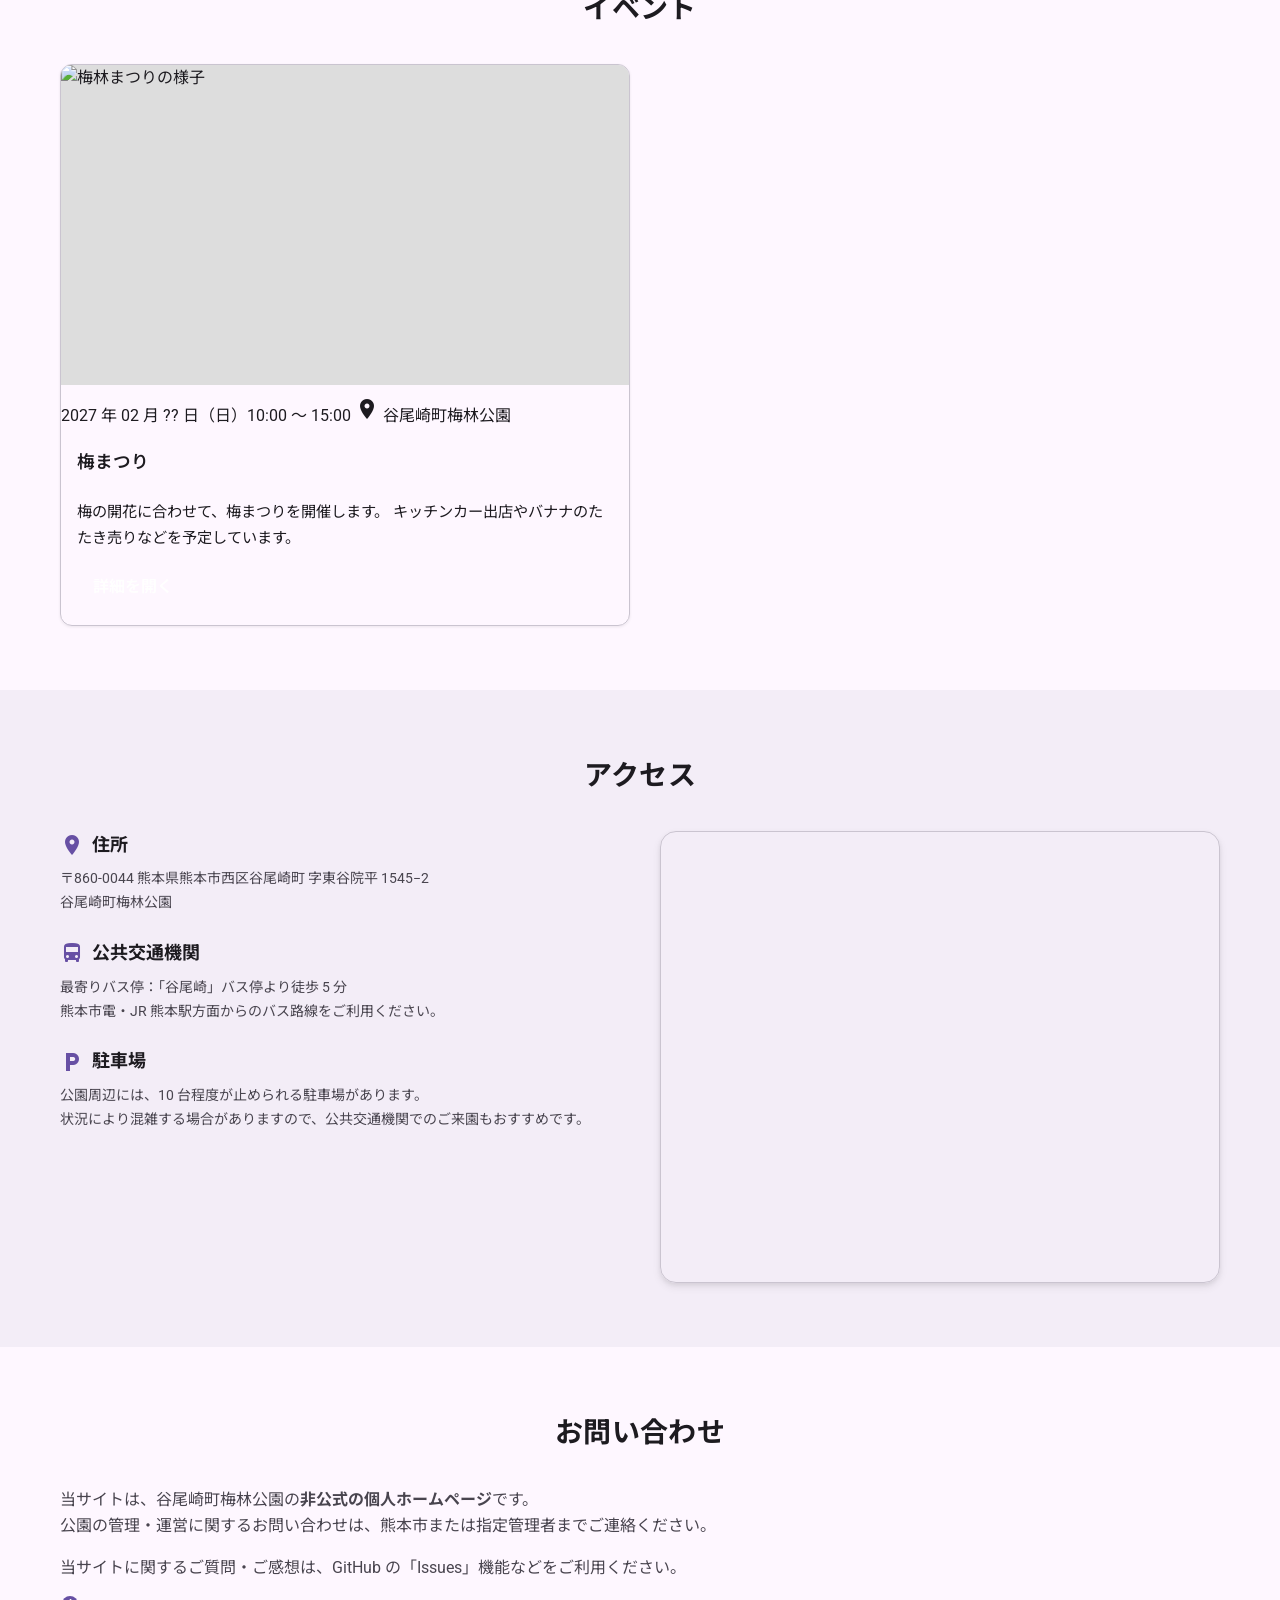
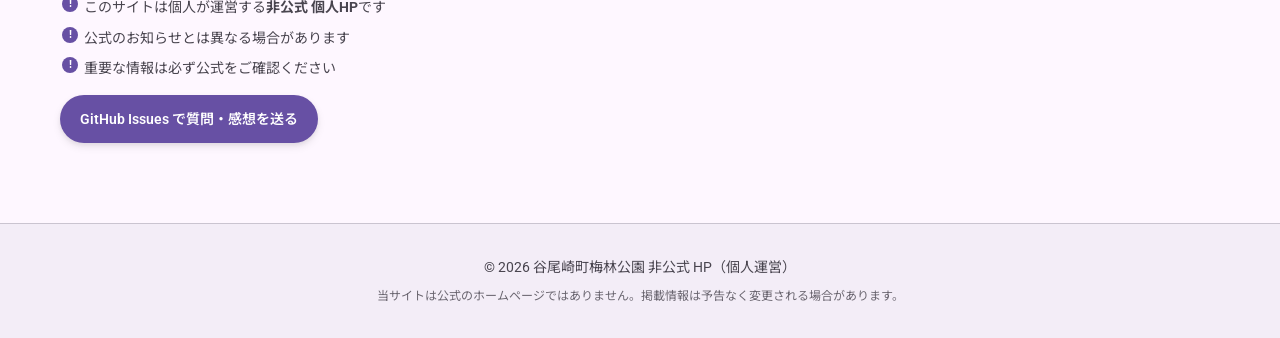
==== commit 6953f9dd: "Enhance event card with additional details Updated event details including date, location, and descr" ====
--- a/index.html
+++ b/index.html
@@ -185,6 +185,7 @@
         <div class="events-grid">
           <!-- イベントは必要に応じてここにカードを追加 -->
   <div class="event-card">
+    <!-- 写真 -->
     <div class="event-image-wrapper">
       <img
         src="images/event1.webp"
@@ -192,19 +193,35 @@
         class="event-image"
       />
     </div>
-    <div class="event-date-badge">
-      <span class="event-year">2027</span>
-      <span class="event-month-day">02/20</span>
-    </div>
+
+    <!-- 日時・場所 -->
+    <div class="event-datetime-location">
+      <span class="event-datetime">
+        2027 年 02 月 ?? 日（日）10:00 〜 15:00
+      </span>
+      <span class="event-location-icon" aria-hidden="true">
+        <span class="material-icons">location_on</span>
+      </span>
+      <a
+        href="https://maps.google.com/?q=32.80294968981893,130.66777574105663"
+        target="_blank"
+        rel="noopener"
+        class="event-location-link"
+      >
+        谷尾崎町梅林公園
+      </a>
+    </div>
+
+    <!-- タイトル -->
     <h3 class="event-title">梅まつり</h3>
+
+    <!-- 説明 -->
     <p class="event-description">
       梅の開花に合わせて、梅まつりを開催します。
-      キッチンカーやバナナのたたき売りなどを予定しています。
+      キッチンカー出店やバナナのたたき売りなどを予定しています。
     </p>
-    <div class="event-meta">
-      <span class="event-time">10:00〜15:00</span>
-      <span class="event-location">谷尾崎町梅林公園 園内</span>
-    </div>
+
+    <!-- 詳細ボタン -->
     <a
       href="event1.html"
       class="event-detail-button"
--- a/styles.css
+++ b/styles.css
@@ -1280,3 +1280,135 @@
   color: var(--muted);
   margin-top: auto;
 }
+
+/* イベントカード */
+.events-grid {
+  display: grid;
+  grid-template-columns: repeat(auto-fit, minmax(260px, 1fr));
+  gap: 1.25rem;
+}
+
+.event-card {
+  background: var(--surface);
+  border-radius: 0.75rem;
+  padding: 0;
+  box-shadow: 0 1px 3px rgba(0,0,0,0.08);
+  display: flex;
+  flex-direction: column;
+  overflow: hidden;
+}
+
+.event-image-wrapper {
+  width: 100%;
+  aspect-ratio: 16 / 9;
+  overflow: hidden;
+  background: #ddd;
+}
+
+.event-image {
+  width: 100%;
+  height: 100%;
+  object-fit: cover;
+  display: block;
+}
+
+.event-date-badge {
+  display: inline-flex;
+  align-items: center;
+  gap: 0.5rem;
+  font-weight: 700;
+  color: var(--primary);
+  padding: 0.75rem 1rem 0;
+}
+
+.event-year {
+  font-size: 0.9rem;
+}
+
+.event-month-day {
+  font-size: 1.2rem;
+}
+
+.event-title {
+  font-size: 1.1rem;
+  font-weight: 600;
+  padding: 0.5rem 1rem 0.25rem;
+}
+
+.event-description {
+  font-size: 0.95rem;
+  line-height: 1.7;
+  color: var(--text);
+  padding: 0 1rem;
+}
+
+.event-meta {
+  display: flex;
+  flex-wrap: wrap;
+  gap: 0.75rem 1rem;
+  font-size: 0.85rem;
+  color: var(--muted);
+  padding: 0.5rem 1rem 1rem;
+  margin-top: auto;
+}
+
+.event-detail-button {
+  display: inline-block;
+  background: var(--primary);
+  color: #fff;
+  text-decoration: none;
+  font-weight: 600;
+  padding: 0.6rem 1rem;
+  border-radius: 0.5rem;
+  margin: 0 1rem 1rem;
+  transition: background 0.2s ease;
+}
+
+.event-detail-button:hover {
+  background: var(--primary-dark, #b388ff);
+}
+
+/* イベント詳細ページ */
+.event-detail-image img {
+  width: 100%;
+  border-radius: 0.75rem;
+  margin-bottom: 1.5rem;
+  box-shadow: 0 2px 8px rgba(0,0,0,0.1);
+}
+
+.event-detail-content {
+  font-size: 1rem;
+  line-height: 1.8;
+}
+
+.event-detail-date,
+.event-detail-time,
+.event-detail-location {
+  margin-bottom: 0.5rem;
+}
+
+.event-detail-subtitle {
+  font-size: 1.2rem;
+  font-weight: 600;
+  margin: 1.5rem 0 0.75rem;
+}
+
+.event-detail-back {
+  margin-top: 2rem;
+}
+
+.back-button {
+  display: inline-block;
+  background: var(--surface);
+  color: var(--text);
+  text-decoration: none;
+  font-weight: 600;
+  padding: 0.6rem 1rem;
+  border-radius: 0.5rem;
+  border: 1px solid var(--border);
+  transition: background 0.2s ease;
+}
+
+.back-button:hover {
+  background: var(--border);
+}
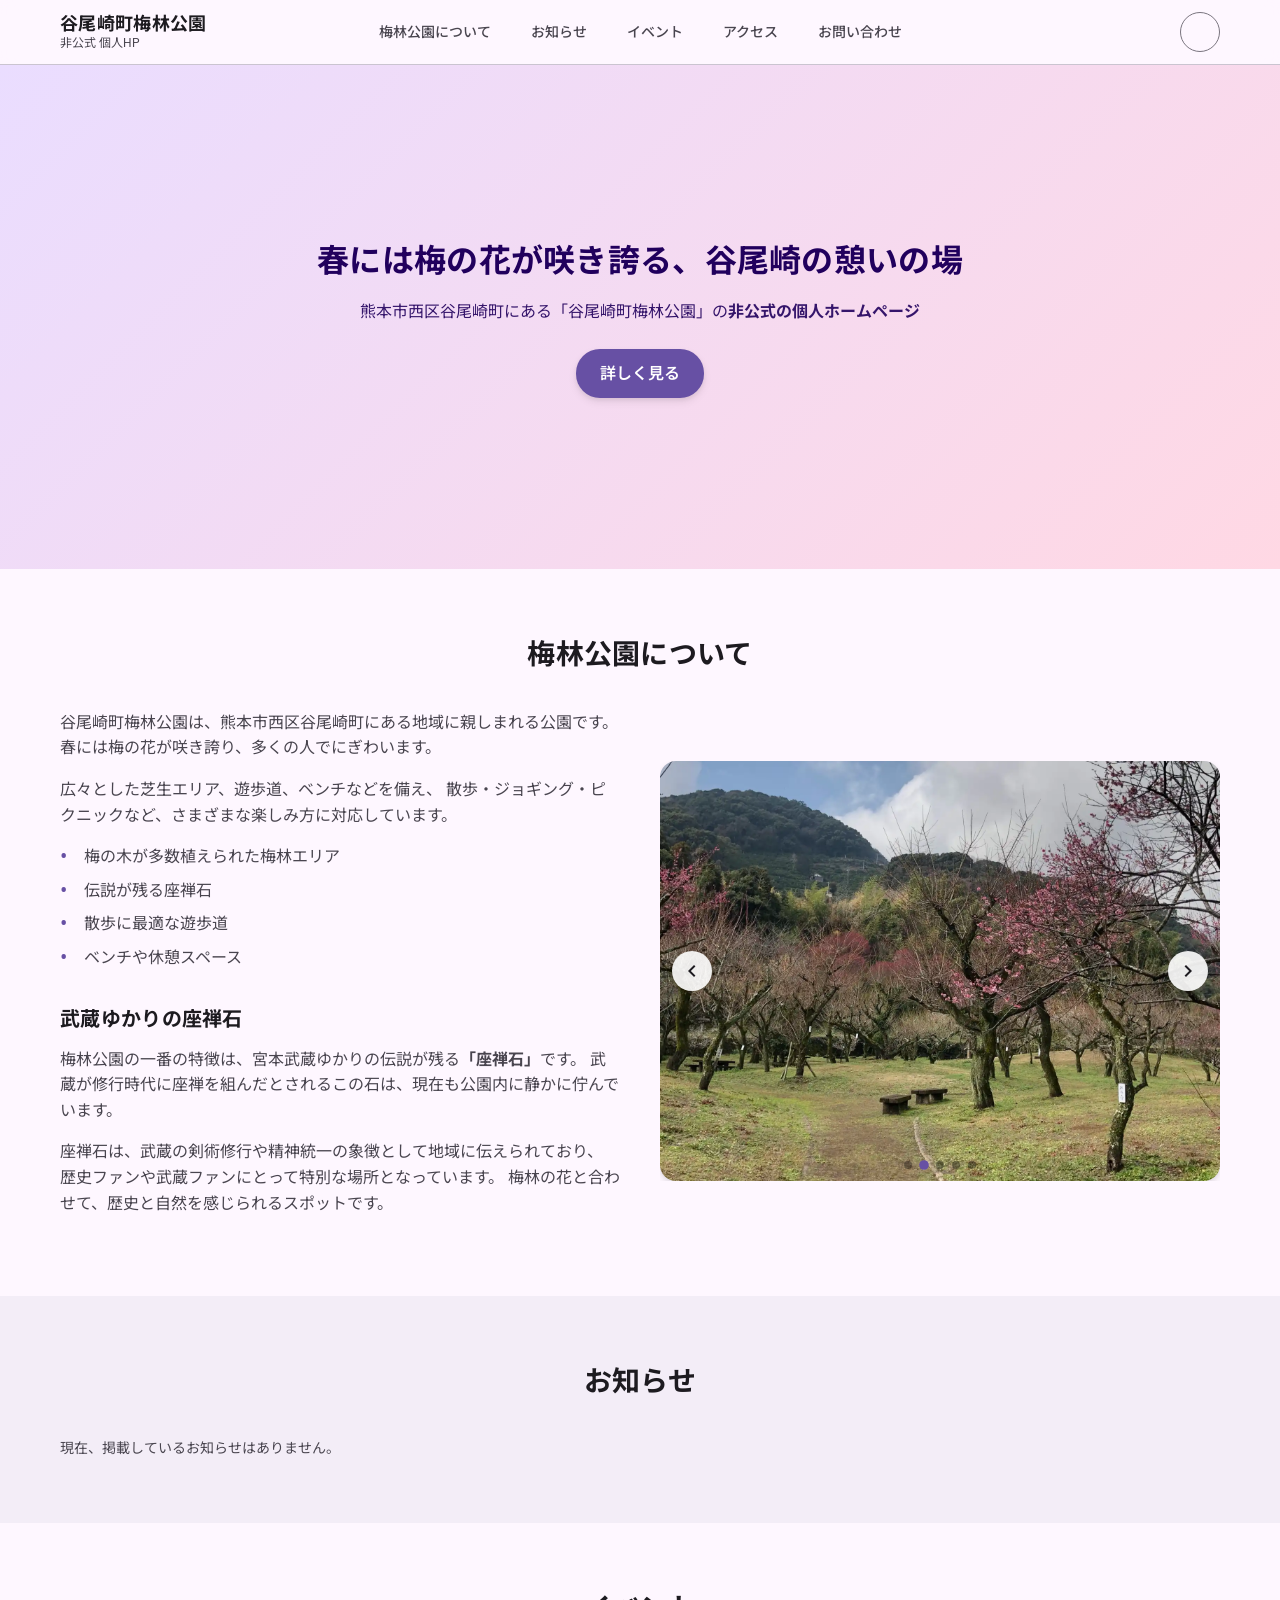
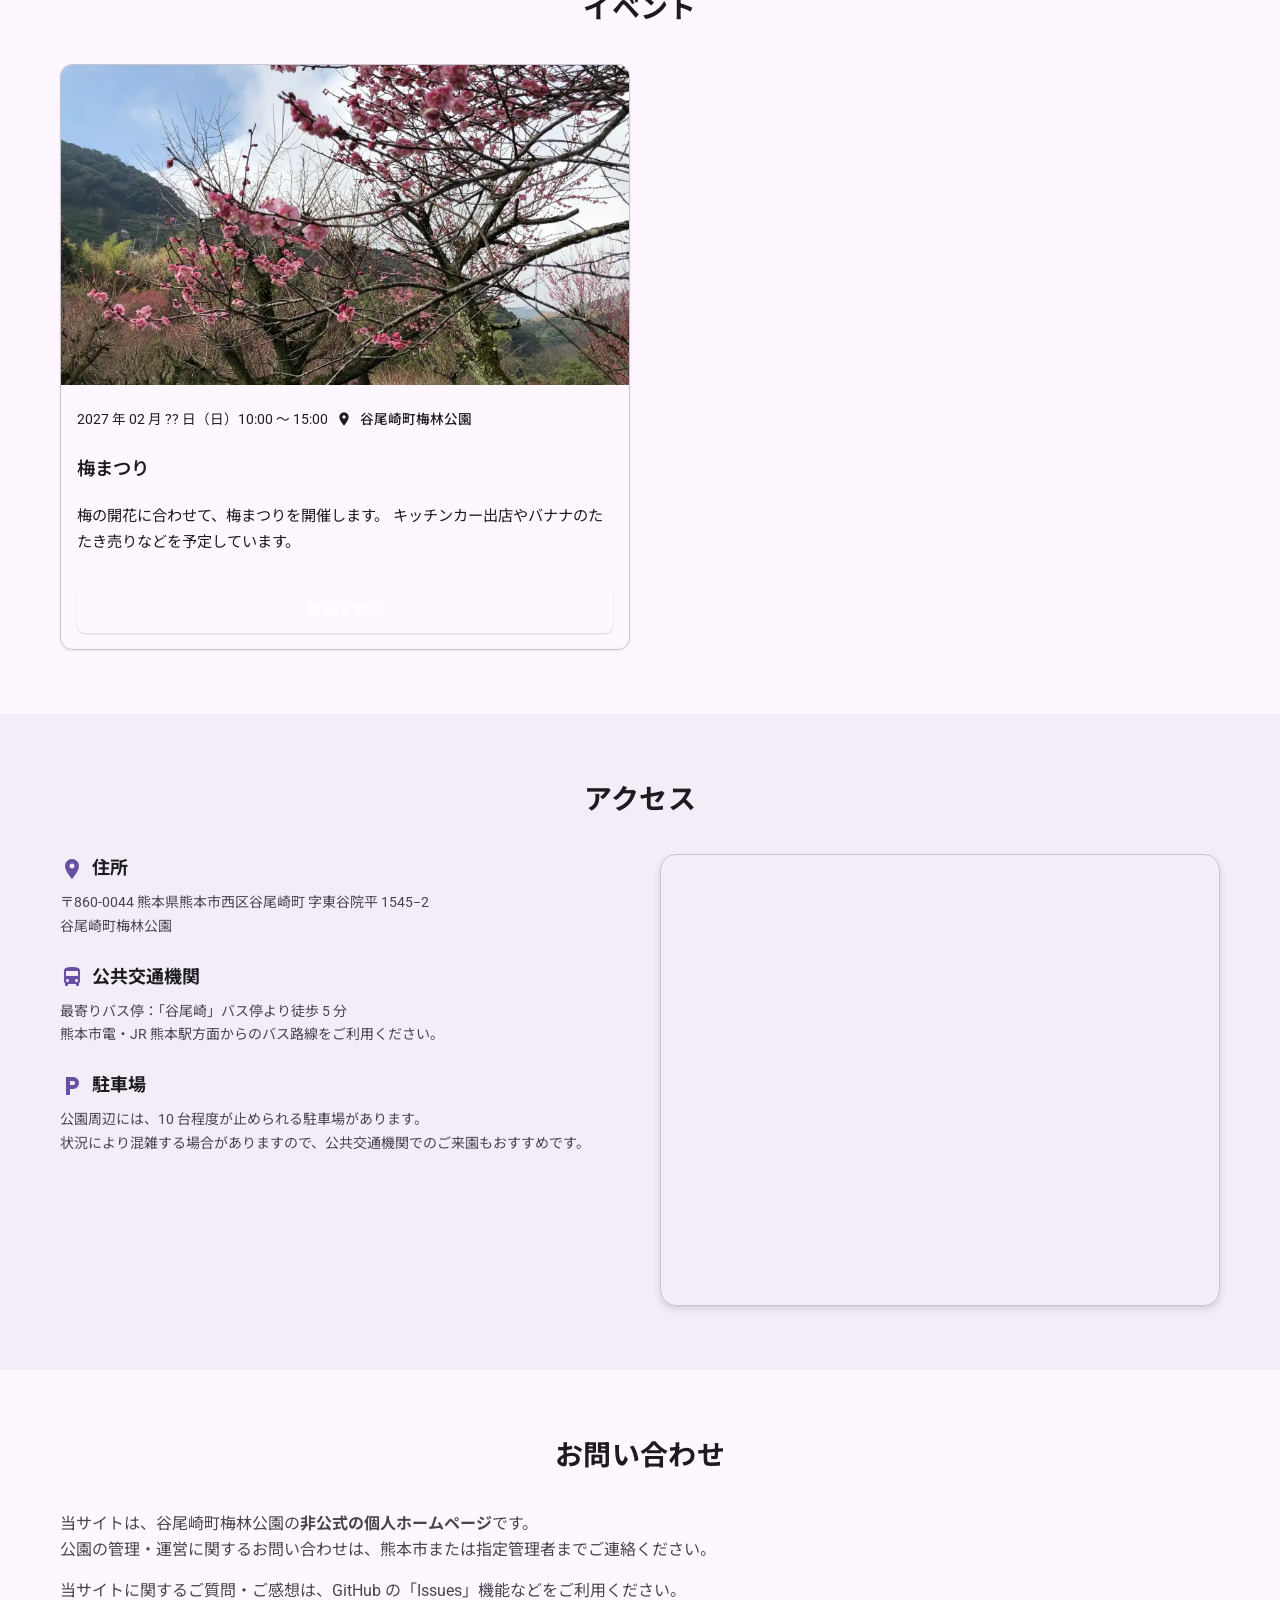
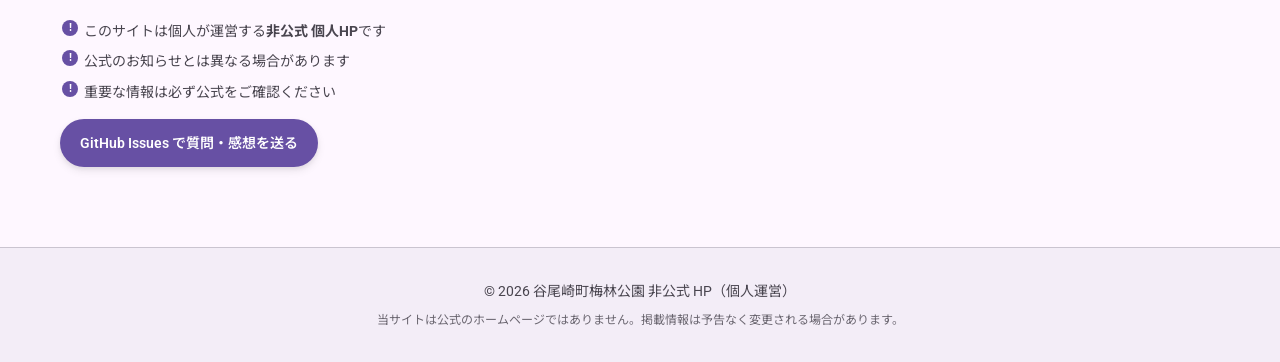
==== commit a5a5e54e: "Update image source and alt text for event card" ====
--- a/index.html
+++ b/index.html
@@ -188,8 +188,8 @@
     <!-- 写真 -->
     <div class="event-image-wrapper">
       <img
-        src="images/event1.webp"
-        alt="梅林まつりの様子"
+        src="images/image4.webp"
+        alt="梅まつりの様子"
         class="event-image"
       />
     </div>
--- a/styles.css
+++ b/styles.css
@@ -1412,3 +1412,115 @@
 .back-button:hover {
   background: var(--border);
 }
+
+/* イベントカード全体 */
+.events-grid {
+  display: grid;
+  grid-template-columns: repeat(auto-fit, minmax(280px, 1fr));
+  gap: 1.25rem;
+}
+
+.event-card {
+  background: var(--surface);
+  border-radius: 0.75rem;
+  padding: 0;
+  box-shadow: 0 1px 3px rgba(0,0,0,0.08);
+  display: flex;
+  flex-direction: column;
+  overflow: hidden;
+}
+
+/* 写真エリア */
+.event-image-wrapper {
+  width: 100%;
+  aspect-ratio: 16 / 9;
+  overflow: hidden;
+  background: #ddd;
+}
+
+.event-image {
+  width: 100%;
+  height: 100%;
+  object-fit: cover;
+  display: block;
+}
+
+/* 日時・場所 */
+.event-datetime-location {
+  display: flex;
+  flex-wrap: wrap;
+  align-items: center;
+  gap: 0.25rem 0.5rem;
+  font-size: 0.85rem;
+  color: var(--muted);
+  padding: 0.75rem 1rem 0.25rem;
+}
+
+.event-datetime {
+  white-space: nowrap;
+}
+
+.event-location-icon {
+  display: inline-flex;
+  align-items: center;
+  color: var(--primary);
+}
+
+.event-location-icon .material-icons {
+  font-size: 1rem;
+}
+
+.event-location-link {
+  color: var(--primary);
+  text-decoration: none;
+  font-weight: 500;
+}
+
+.event-location-link:hover {
+  text-decoration: underline;
+}
+
+/* タイトル */
+.event-title {
+  font-size: 1.15rem;
+  font-weight: 600;
+  padding: 0.5rem 1rem 0.25rem;
+  margin: 0;
+}
+
+/* 説明 */
+.event-description {
+  font-size: 0.95rem;
+  line-height: 1.7;
+  color: var(--text);
+  padding: 0 1rem;
+  margin: 0.25rem 0 0.75rem;
+}
+
+/* 詳細ボタン（Material デザイン風） */
+.event-detail-button {
+  display: inline-flex;
+  align-items: center;
+  justify-content: center;
+  background: var(--primary);
+  color: #fff;
+  text-decoration: none;
+  font-weight: 600;
+  font-size: 0.95rem;
+  padding: 0.65rem 1rem;
+  border-radius: 0.5rem;
+  margin: 0.5rem 1rem 1rem;
+  border: none;
+  cursor: pointer;
+  transition: background 0.2s ease, transform 0.1s ease;
+  box-shadow: 0 1px 2px rgba(0,0,0,0.15);
+}
+
+.event-detail-button:hover {
+  background: var(--primary-dark, #b388ff);
+  box-shadow: 0 2px 6px rgba(0,0,0,0.2);
+}
+
+.event-detail-button:active {
+  transform: translateY(1px);
+}
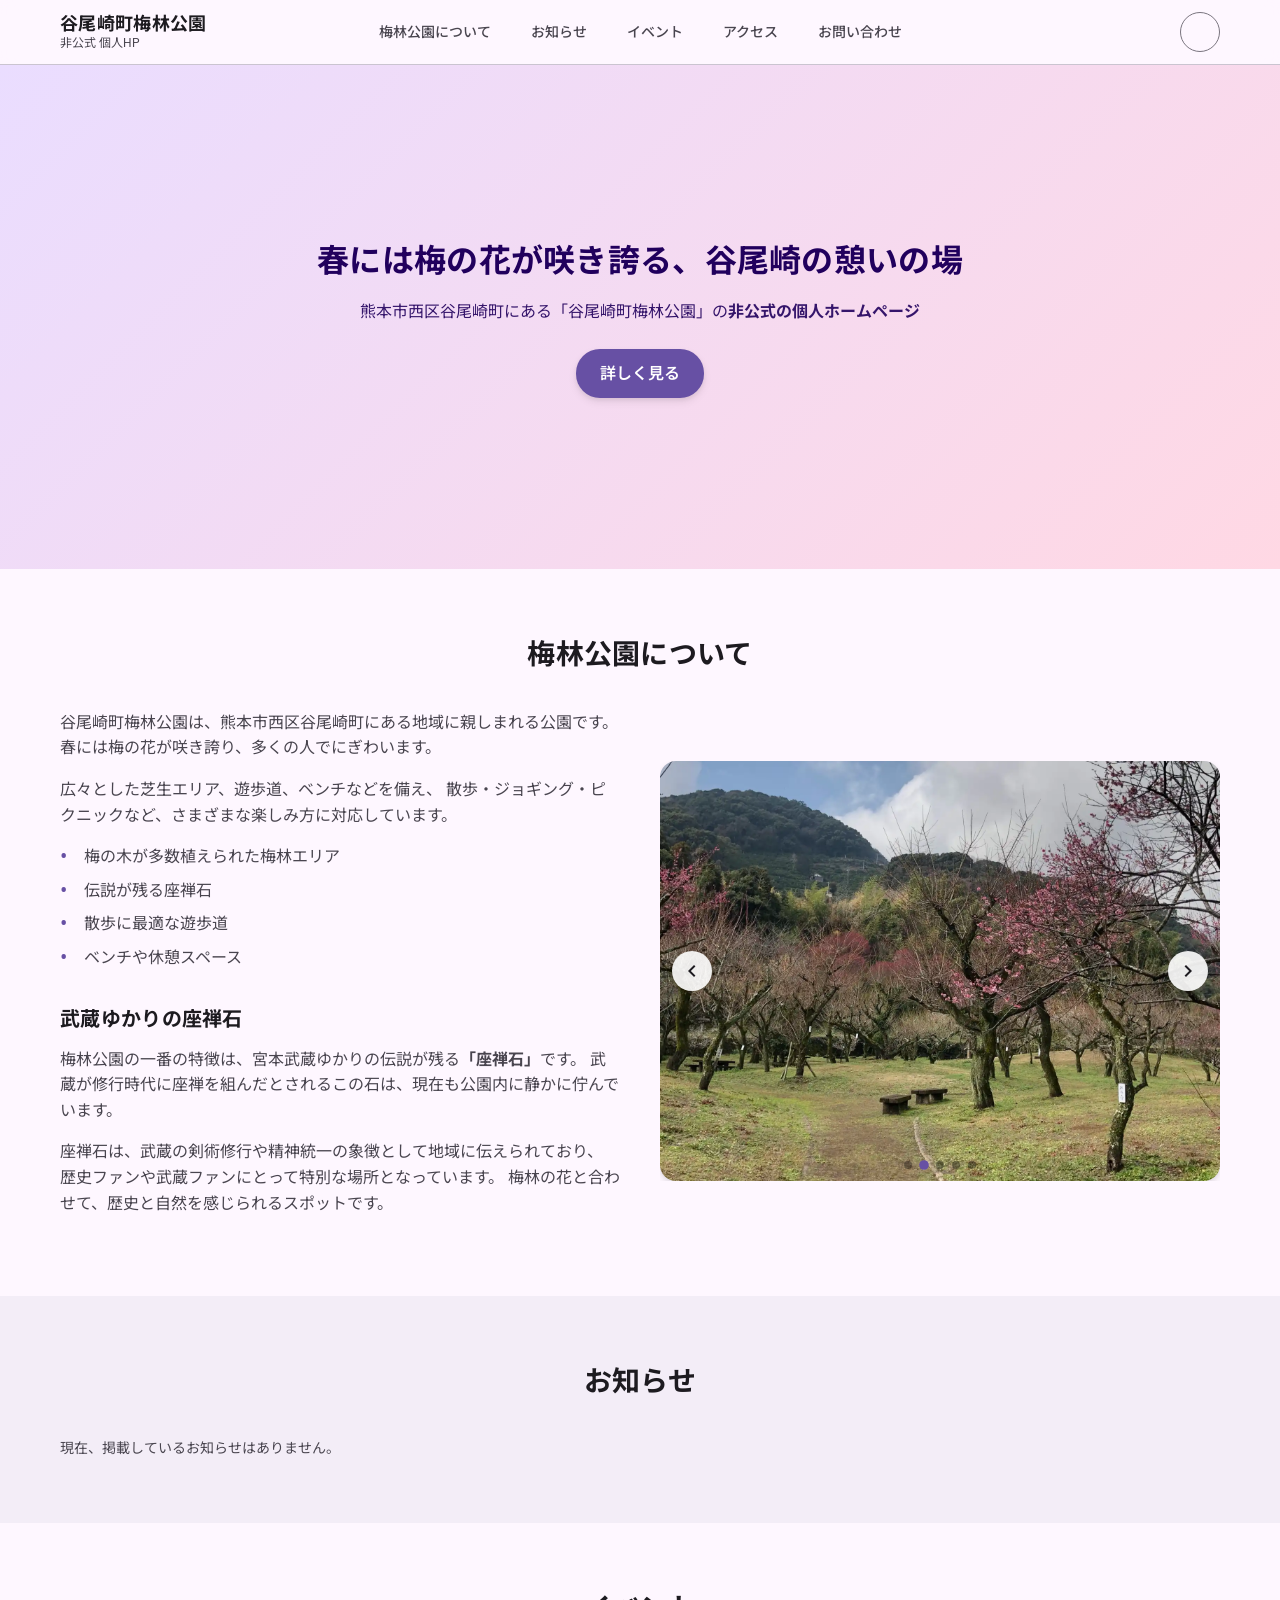
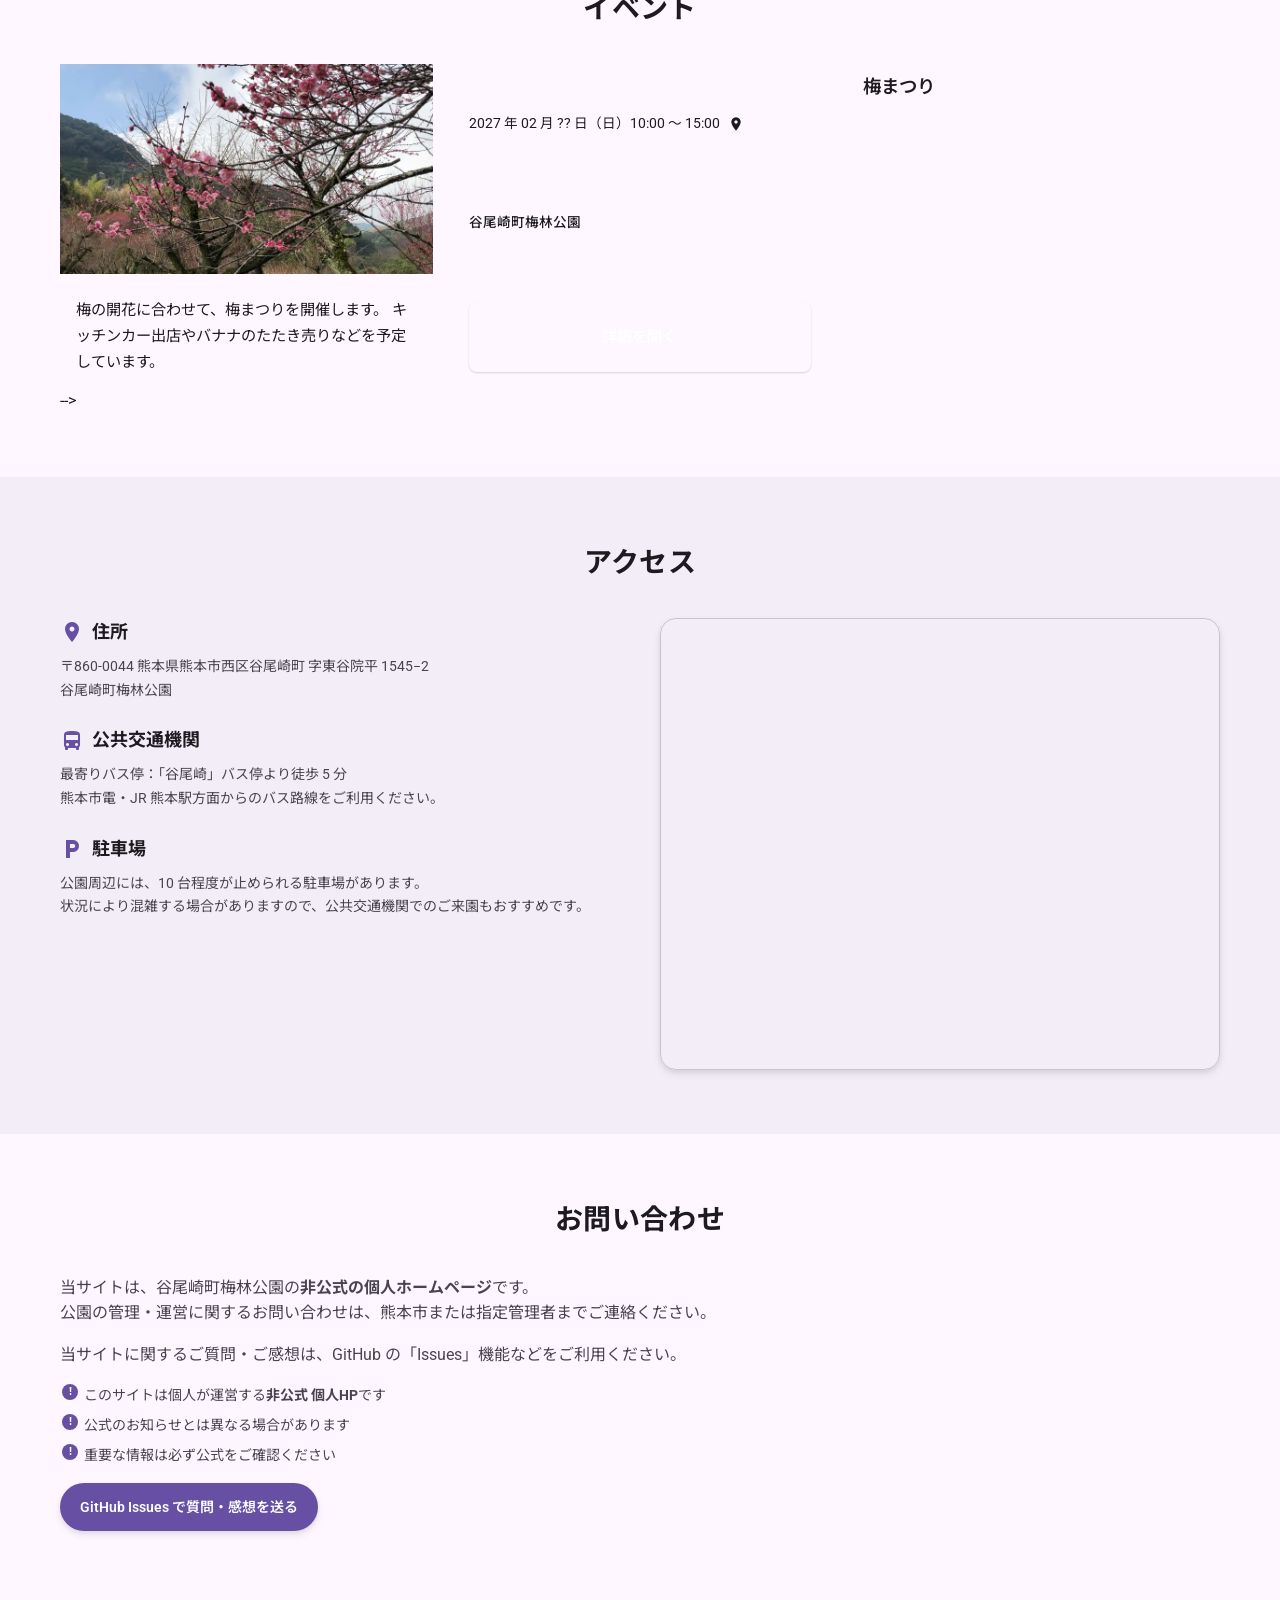
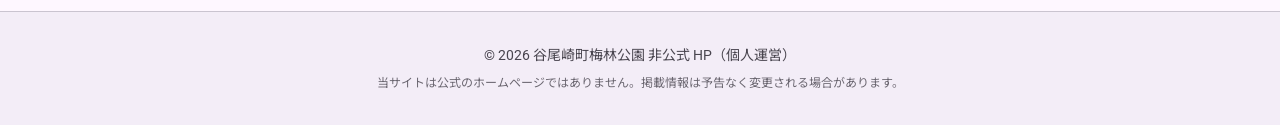
==== commit 95de0b4d: "Update event card comments in index.html" ====
--- a/index.html
+++ b/index.html
@@ -183,10 +183,11 @@
       <div class="container">
         <h2 class="section-title">イベント</h2>
         <div class="events-grid">
-          <!-- イベントは必要に応じてここにカードを追加 -->
-  <div class="event-card">
+          <!-- イベントカードを追加 -->
+  <!--
+  <div class="event-card"> 
     <!-- 写真 -->
-    <div class="event-image-wrapper">
+    <div class="event-image-wrapper"> 
       <img
         src="images/image4.webp"
         alt="梅まつりの様子"
@@ -229,7 +230,8 @@
     >
       詳細を開く
     </a>
-  </div>
+  </div> 
+   -->     
           <p class="news-summary">
             <!-- 現在、掲載しているイベントはありません。 -->
           </p>
--- a/styles.css
+++ b/styles.css
@@ -1524,3 +1524,89 @@
 .event-detail-button:active {
   transform: translateY(1px);
 }
+
+/* イベント詳細ページ：写真 */
+.event-detail-image img {
+  width: 100%;
+  border-radius: 0.75rem;
+  margin-bottom: 1.5rem;
+  box-shadow: 0 2px 8px rgba(0,0,0,0.1);
+}
+
+/* イベント詳細：メタ情報 */
+.event-detail-meta {
+  display: flex;
+  flex-direction: column;
+  gap: 0.75rem;
+  margin-bottom: 1.5rem;
+}
+
+.event-detail-meta-row {
+  display: flex;
+  align-items: center;
+  gap: 0.5rem;
+  font-size: 0.95rem;
+  color: var(--text);
+}
+
+.event-detail-icon {
+  color: var(--primary);
+  font-size: 1.1rem;
+}
+
+.event-detail-label {
+  font-weight: 600;
+}
+
+.event-detail-value {
+  color: var(--text);
+}
+
+.event-detail-location-link {
+  color: var(--primary);
+  text-decoration: none;
+  font-weight: 500;
+}
+
+.event-detail-location-link:hover {
+  text-decoration: underline;
+}
+
+/* イベント詳細：見出し・本文 */
+.event-detail-content {
+  font-size: 1rem;
+  line-height: 1.8;
+}
+
+.event-detail-subtitle {
+  font-size: 1.2rem;
+  font-weight: 600;
+  margin: 1.5rem 0 0.75rem;
+}
+
+/* ホームに戻るボタン */
+.event-detail-actions {
+  margin-top: 2rem;
+}
+
+.back-button {
+  display: inline-flex;
+  align-items: center;
+  gap: 0.5rem;
+  background: var(--surface);
+  color: var(--text);
+  text-decoration: none;
+  font-weight: 600;
+  padding: 0.65rem 1rem;
+  border-radius: 0.5rem;
+  border: 1px solid var(--border);
+  transition: background 0.2s ease, transform 0.1s ease;
+}
+
+.back-button:hover {
+  background: var(--border);
+}
+
+.back-button:active {
+  transform: translateY(1px);
+}
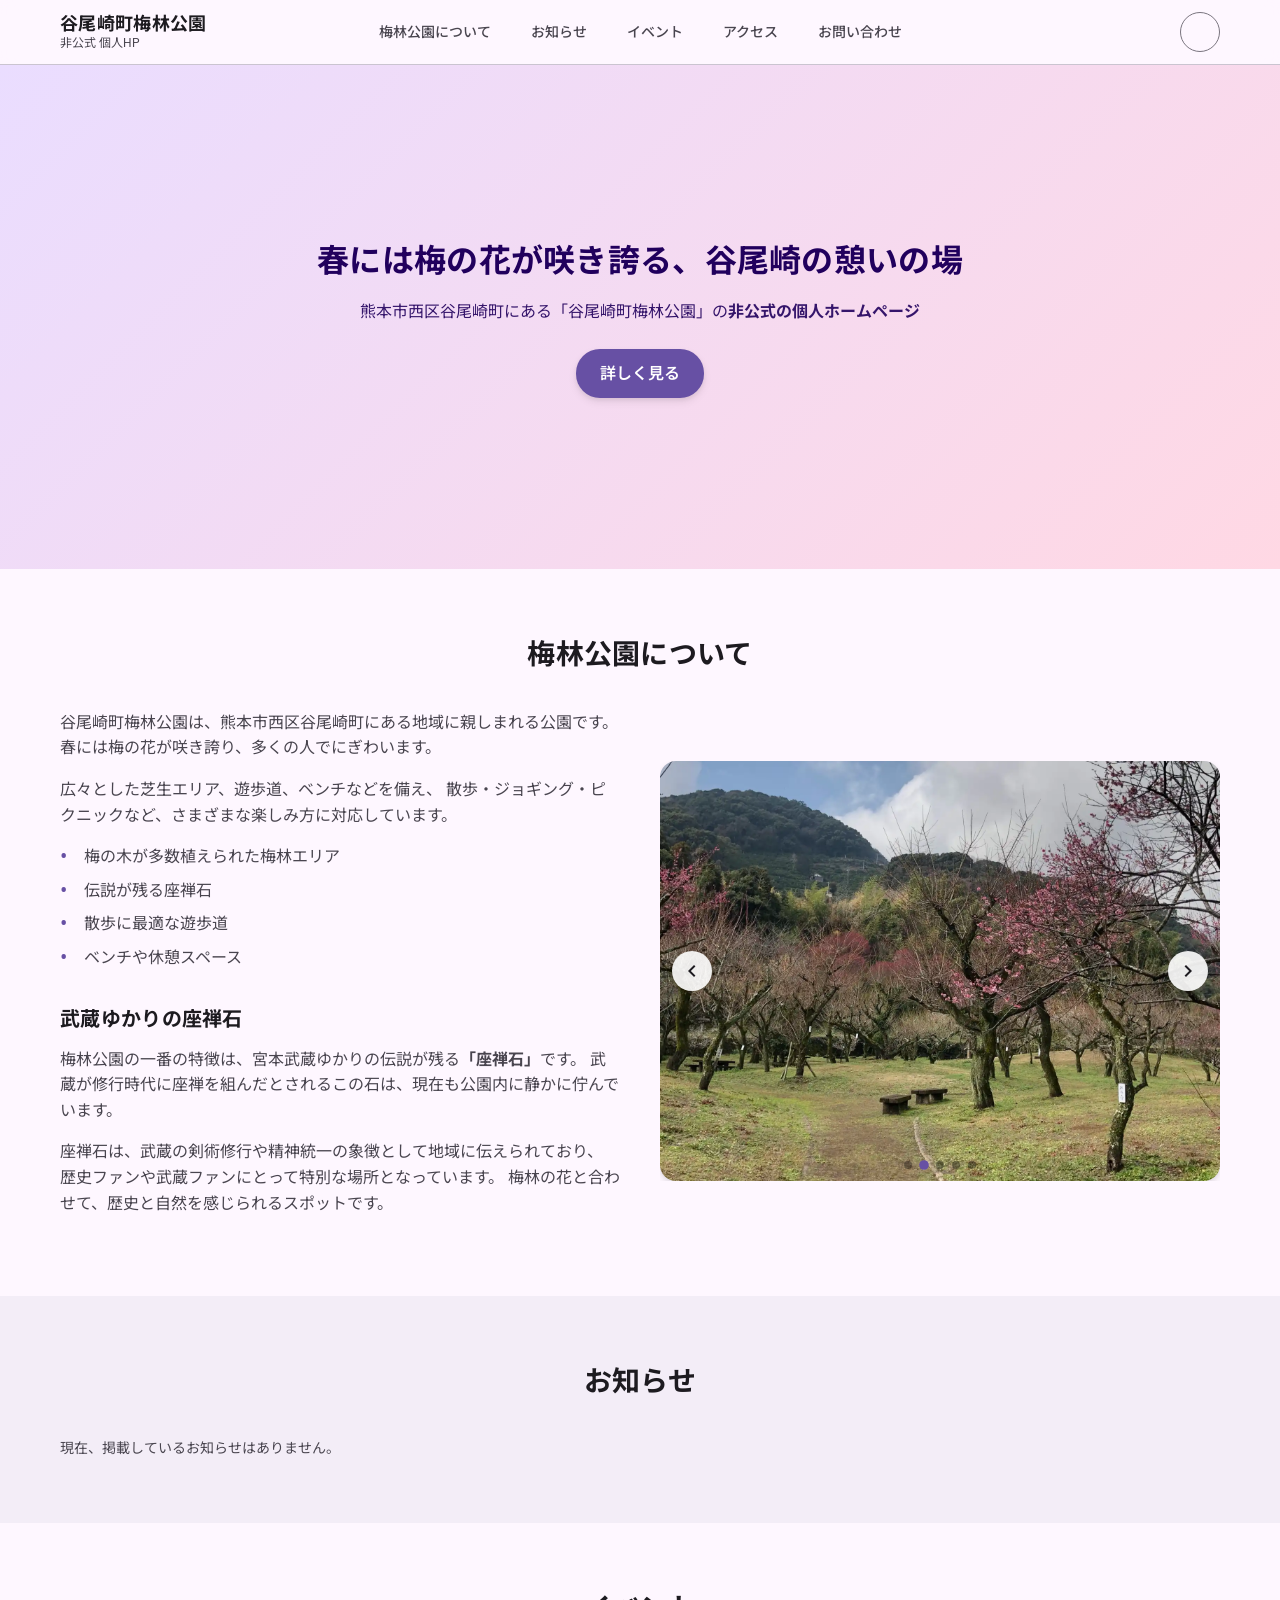
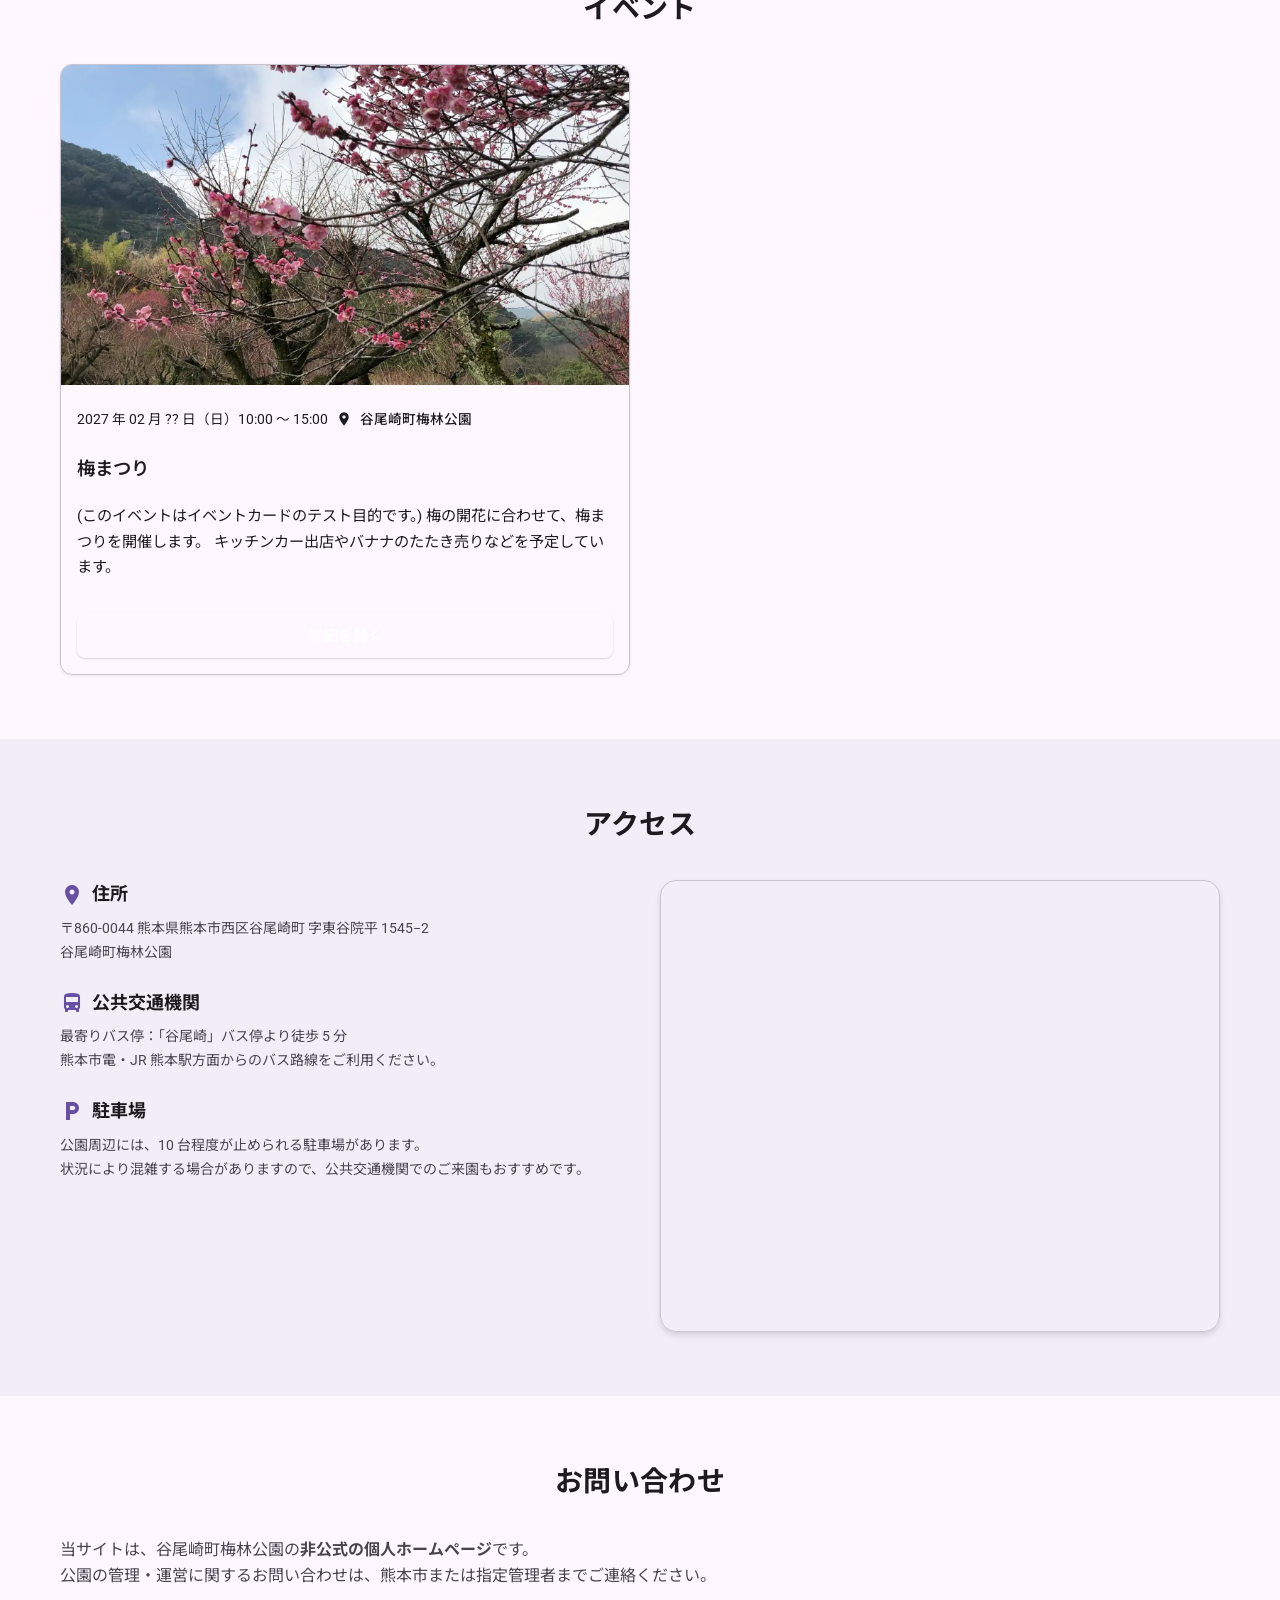
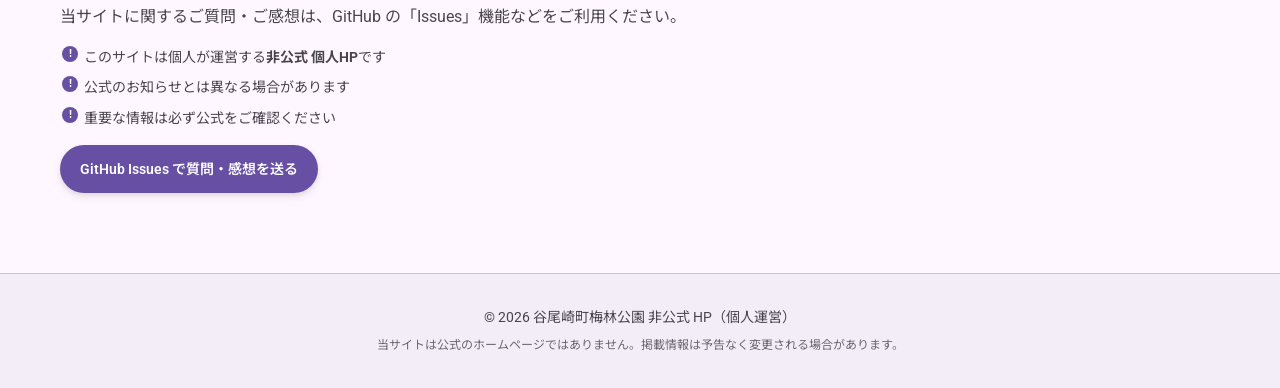
==== commit 93c34c13: "Clean up event card section in index.html Removed commented-out event card HTML for clarity." ====
--- a/index.html
+++ b/index.html
@@ -184,7 +184,6 @@
         <h2 class="section-title">イベント</h2>
         <div class="events-grid">
           <!-- イベントカードを追加 -->
-  <!--
   <div class="event-card"> 
     <!-- 写真 -->
     <div class="event-image-wrapper"> 
@@ -218,6 +217,7 @@
 
     <!-- 説明 -->
     <p class="event-description">
+      (このイベントはイベントカードのテスト目的です。)
       梅の開花に合わせて、梅まつりを開催します。
       キッチンカー出店やバナナのたたき売りなどを予定しています。
     </p>
@@ -231,7 +231,6 @@
       詳細を開く
     </a>
   </div> 
-   -->     
           <p class="news-summary">
             <!-- 現在、掲載しているイベントはありません。 -->
           </p>
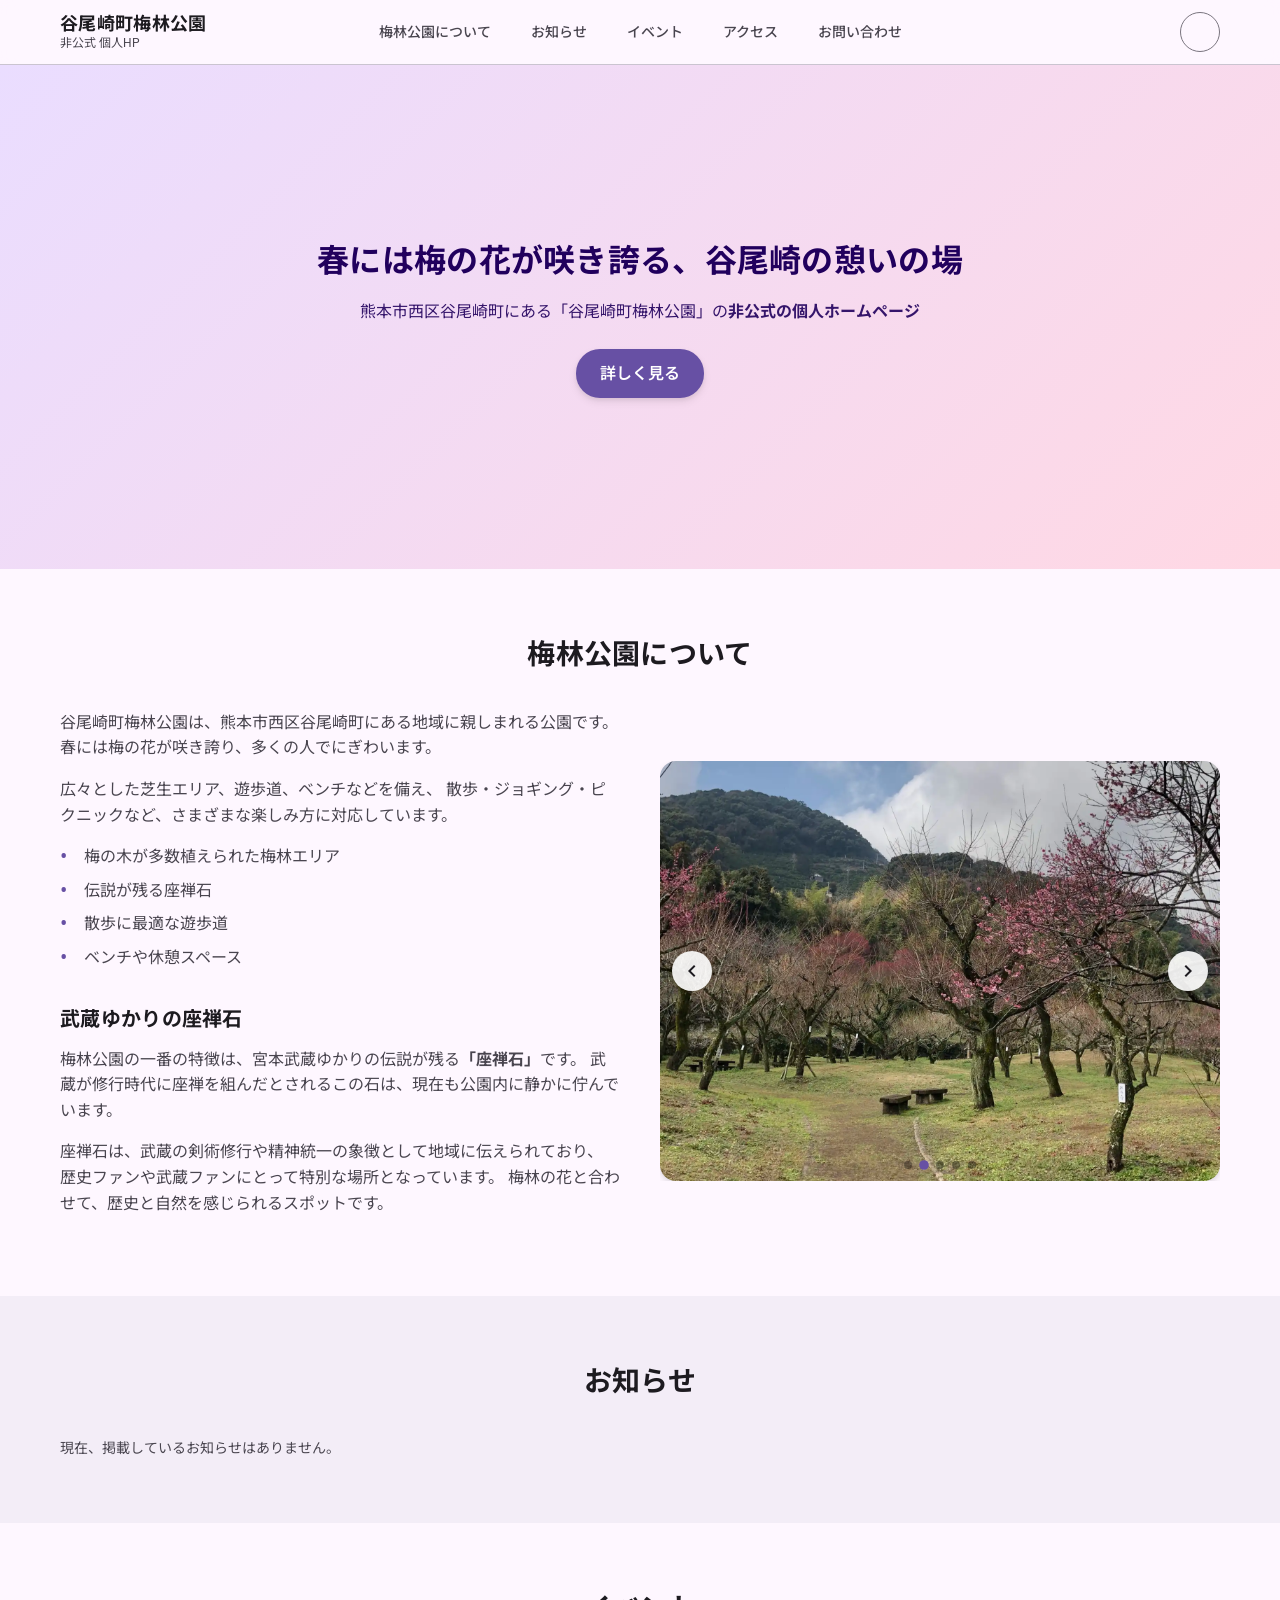
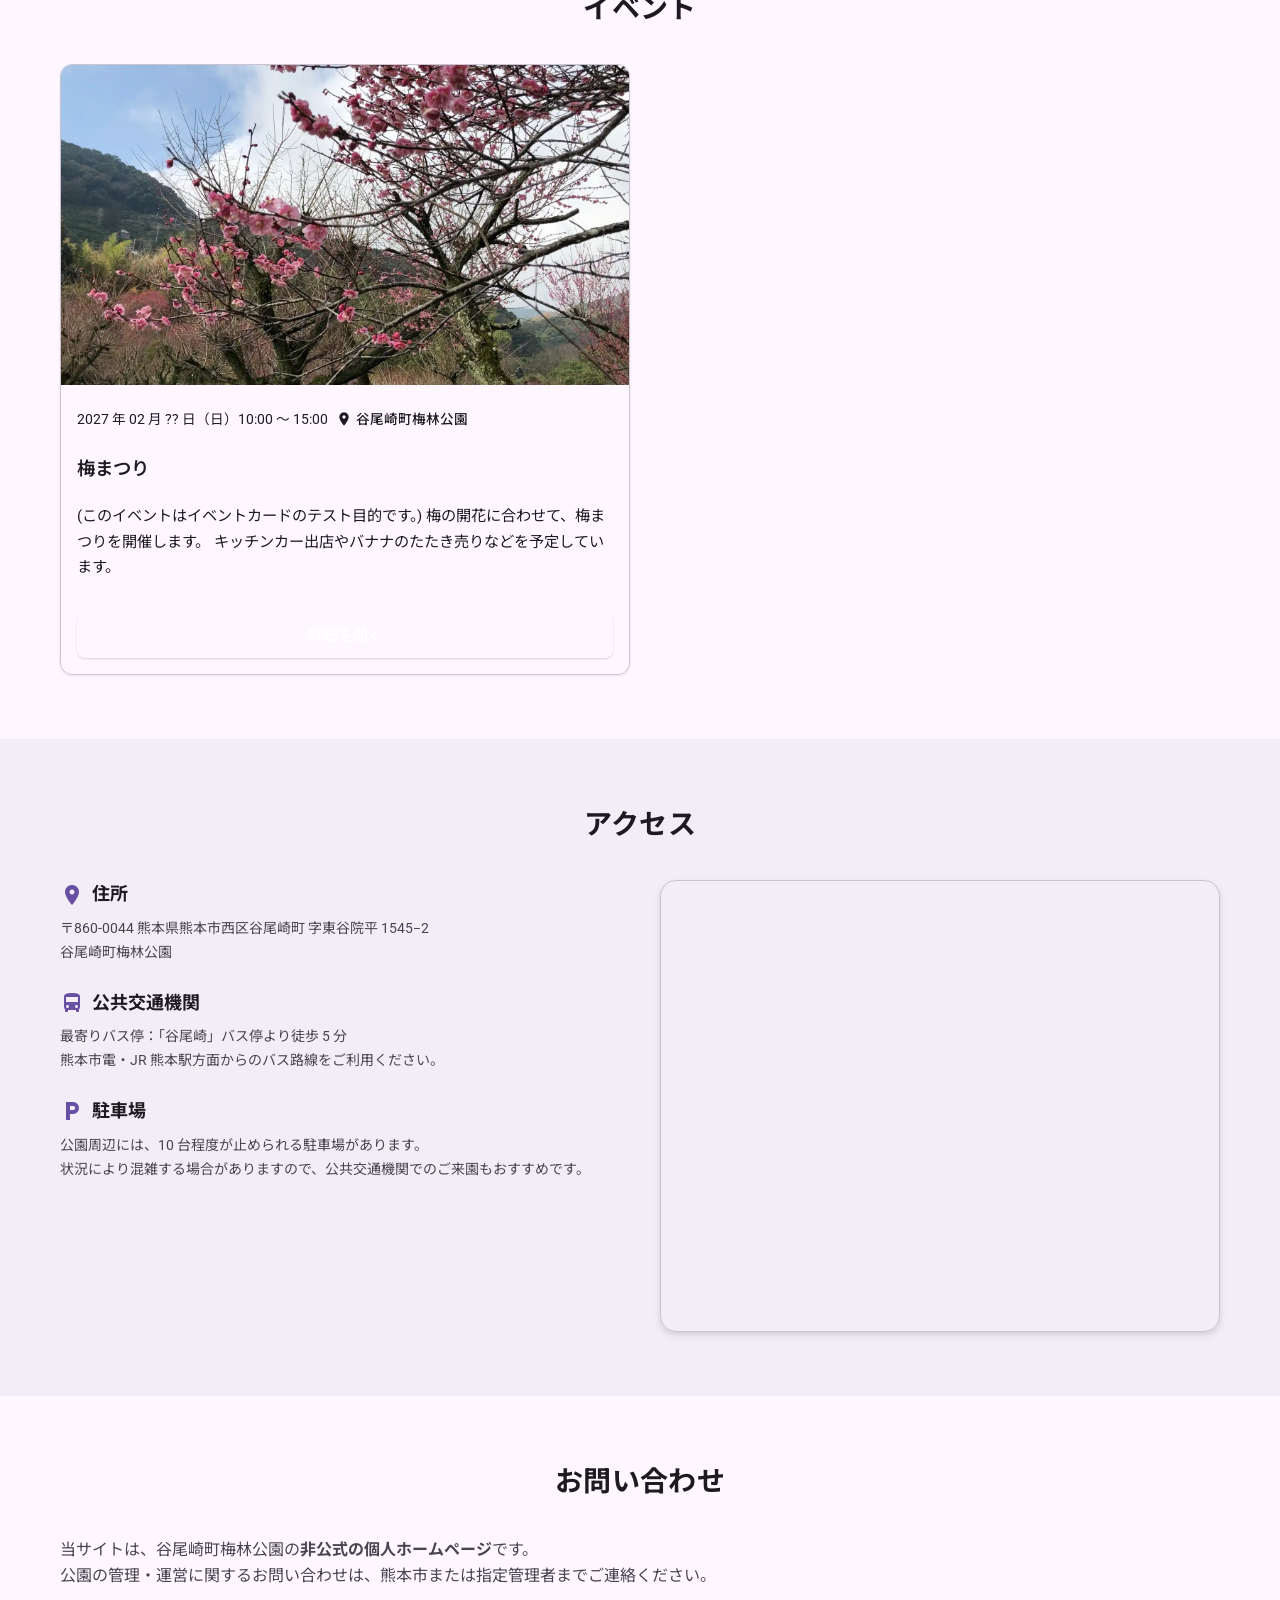
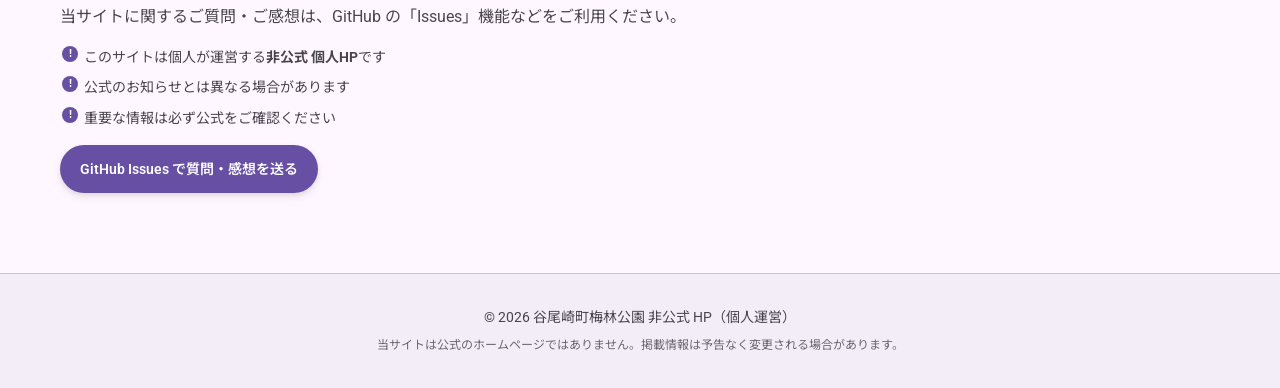
==== commit 75d1b58e: "Refactor event datetime and location section" ====
--- a/index.html
+++ b/index.html
@@ -195,22 +195,25 @@
     </div>
 
     <!-- 日時・場所 -->
-    <div class="event-datetime-location">
-      <span class="event-datetime">
-        2027 年 02 月 ?? 日（日）10:00 〜 15:00
-      </span>
-      <span class="event-location-icon" aria-hidden="true">
-        <span class="material-icons">location_on</span>
-      </span>
-      <a
-        href="https://maps.google.com/?q=32.80294968981893,130.66777574105663"
-        target="_blank"
-        rel="noopener"
-        class="event-location-link"
-      >
-        谷尾崎町梅林公園
-      </a>
-    </div>
+<div class="event-datetime-location">
+  <span class="event-datetime">
+    2027 年 02 月 ?? 日（日）10:00 〜 15:00
+  </span>
+
+  <span class="event-location-group">
+    <span class="event-location-icon" aria-hidden="true">
+      <span class="material-icons">location_on</span>
+    </span>
+    <a
+      href="https://maps.google.com/?q=32.80294968981893,130.66777574105663"
+      target="_blank"
+      rel="noopener"
+      class="event-location-link"
+    >
+      谷尾崎町梅林公園
+    </a>
+  </span>
+</div>
 
     <!-- タイトル -->
     <h3 class="event-title">梅まつり</h3>
--- a/styles.css
+++ b/styles.css
@@ -1610,3 +1610,46 @@
 .back-button:active {
   transform: translateY(1px);
 }
+
+/* 日時・場所のコンテナ */
+.event-datetime-location {
+  display: flex;
+  flex-wrap: wrap;
+  align-items: center;
+  gap: 0.25rem 0.5rem;
+  font-size: 0.85rem;
+  color: var(--muted);
+  padding: 0.75rem 1rem 0.25rem;
+}
+
+/* 位置アイコン＋リンクのグループ */
+.event-location-group {
+  display: inline-flex;
+  align-items: center;
+  gap: 0.25rem;
+  white-space: nowrap;
+}
+
+/* アイコン */
+.event-location-icon {
+  display: inline-flex;
+  align-items: center;
+  color: var(--primary);
+}
+
+.event-location-icon .material-icons {
+  font-size: 1rem;
+  line-height: 1;
+}
+
+/* リンク */
+.event-location-link {
+  color: var(--primary);
+  text-decoration: none;
+  font-weight: 500;
+  white-space: nowrap;
+}
+
+.event-location-link:hover {
+  text-decoration: underline;
+}
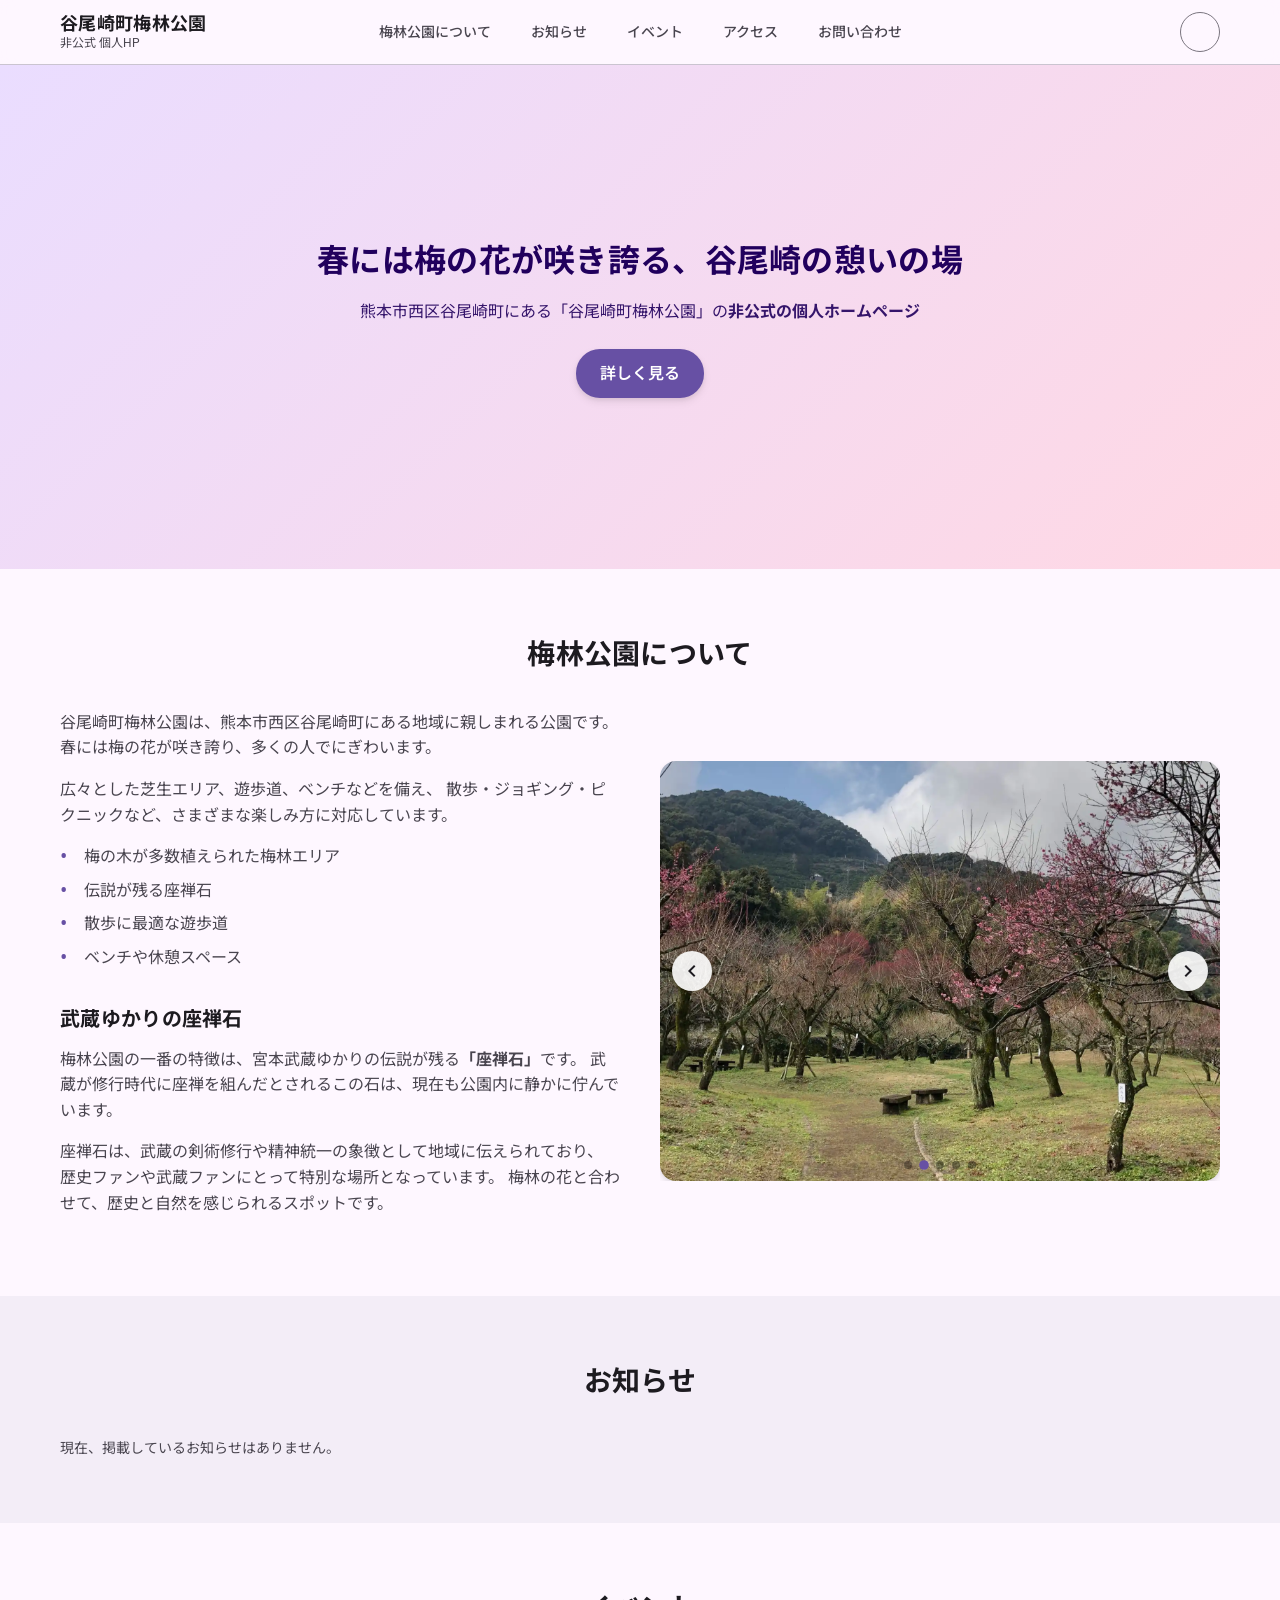
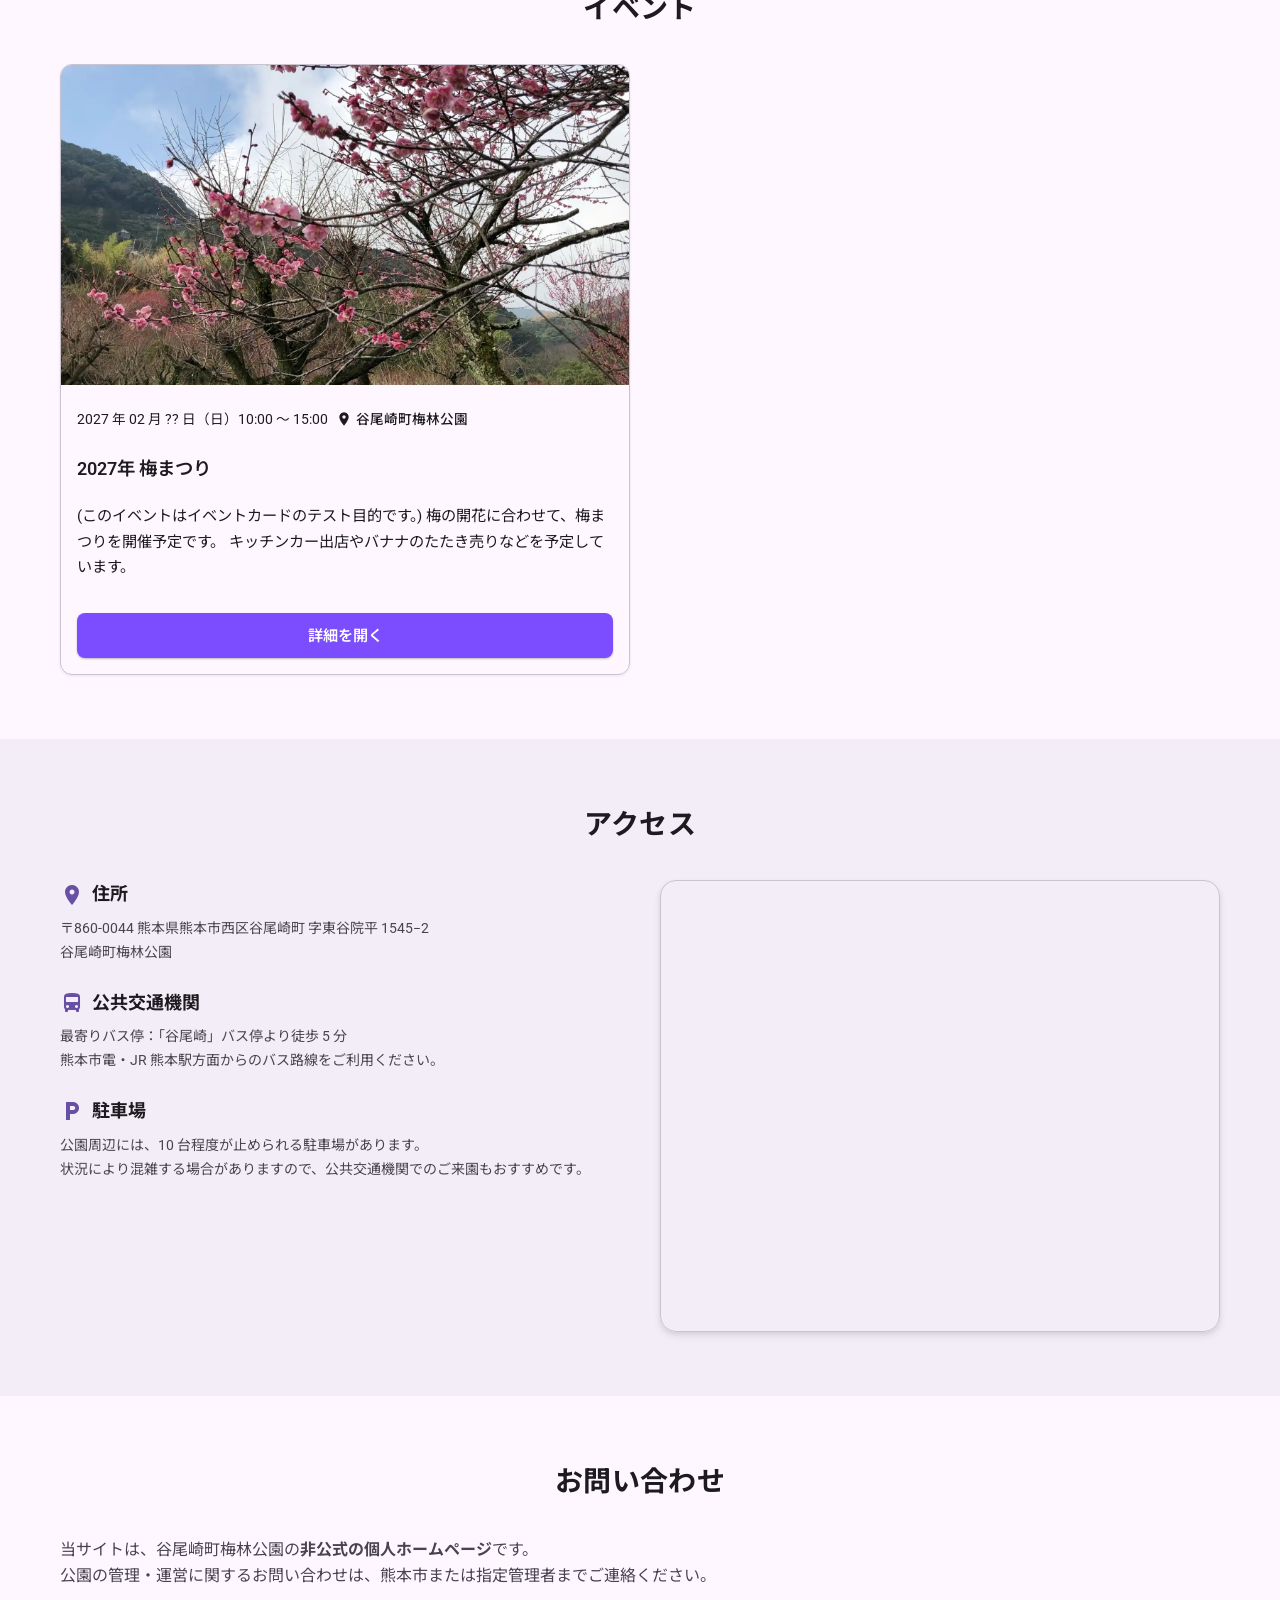
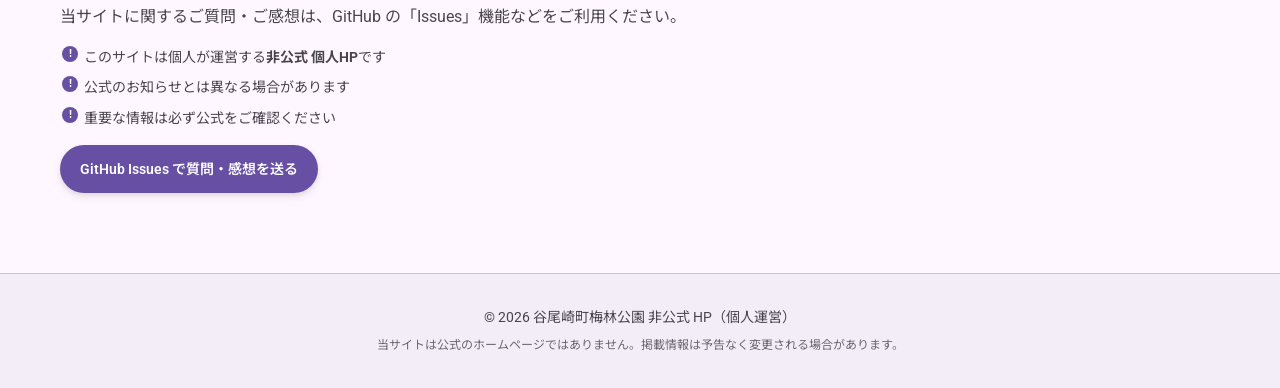
==== commit a3a3b313: "Modify event title and description for梅まつり Updated event details for the 2027梅まつり." ====
--- a/index.html
+++ b/index.html
@@ -188,7 +188,7 @@
     <!-- 写真 -->
     <div class="event-image-wrapper"> 
       <img
-        src="images/image4.webp"
+        src="images/event1.webp"
         alt="梅まつりの様子"
         class="event-image"
       />
@@ -216,12 +216,12 @@
 </div>
 
     <!-- タイトル -->
-    <h3 class="event-title">梅まつり</h3>
+    <h3 class="event-title">2027年 梅まつり</h3>
 
     <!-- 説明 -->
     <p class="event-description">
       (このイベントはイベントカードのテスト目的です。)
-      梅の開花に合わせて、梅まつりを開催します。
+      梅の開花に合わせて、梅まつりを開催予定です。
       キッチンカー出店やバナナのたたき売りなどを予定しています。
     </p>
 
@@ -229,7 +229,7 @@
     <a
       href="event1.html"
       class="event-detail-button"
-      aria-label="梅林まつりの詳細を見る"
+      aria-label="2027年梅まつりの詳細を見る"
     >
       詳細を開く
     </a>
--- a/styles.css
+++ b/styles.css
@@ -1502,8 +1502,8 @@
   display: inline-flex;
   align-items: center;
   justify-content: center;
-  background: var(--primary);
-  color: #fff;
+  background: #7c4dff;
+  color: #ffffff;
   text-decoration: none;
   font-weight: 600;
   font-size: 0.95rem;
@@ -1513,16 +1513,27 @@
   border: none;
   cursor: pointer;
   transition: background 0.2s ease, transform 0.1s ease;
-  box-shadow: 0 1px 2px rgba(0,0,0,0.15);
+  box-shadow: 0 1px 2px rgba(0,0,0,0.25);
 }
 
 .event-detail-button:hover {
-  background: var(--primary-dark, #b388ff);
-  box-shadow: 0 2px 6px rgba(0,0,0,0.2);
+  background: #651fff;
+  box-shadow: 0 2px 6px rgba(0,0,0,0.35);
 }
 
 .event-detail-button:active {
   transform: translateY(1px);
+}
+
+/* ライトモード用：背景を濃い色、文字を白に固定 */
+body:not(.dark-mode) .event-detail-button {
+  background: #7c4dff;
+  color: #ffffff;
+}
+
+body:not(.dark-mode) .event-detail-button:hover {
+  background: #651fff;
+  color: #ffffff;
 }
 
 /* イベント詳細ページ：写真 */
@@ -1653,3 +1664,86 @@
 .event-location-link:hover {
   text-decoration: underline;
 }
+
+/* イベント詳細：本文エリア */
+.event-detail-content {
+  font-family: "Roboto", "Noto Sans JP", sans-serif;
+  font-size: 1rem;
+  line-height: 1.8;
+  color: var(--text);
+}
+
+/* 見出し（h3） */
+.event-detail-subtitle {
+  font-family: "Roboto", "Noto Sans JP", sans-serif;
+  font-size: 1.2rem;
+  font-weight: 600;
+  margin: 1.5rem 0 0.75rem;
+  color: var(--text);
+}
+
+/* メタ情報（日時・場所） */
+.event-detail-meta {
+  display: flex;
+  flex-direction: column;
+  gap: 0.75rem;
+  margin-bottom: 1.5rem;
+}
+
+.event-detail-meta-row {
+  display: flex;
+  align-items: center;
+  gap: 0.5rem;
+  font-size: 0.95rem;
+  color: var(--text);
+}
+
+.event-detail-icon {
+  color: var(--primary);
+  font-size: 1.1rem;
+}
+
+.event-detail-label {
+  font-weight: 600;
+}
+
+.event-detail-value {
+  color: var(--text);
+}
+
+.event-detail-location-link {
+  color: var(--primary);
+  text-decoration: none;
+  font-weight: 500;
+}
+
+.event-detail-location-link:hover {
+  text-decoration: underline;
+}
+
+/* ホームに戻るボタン */
+.event-detail-actions {
+  margin-top: 2rem;
+}
+
+.back-button {
+  display: inline-flex;
+  align-items: center;
+  gap: 0.5rem;
+  background: var(--surface);
+  color: var(--text);
+  text-decoration: none;
+  font-weight: 600;
+  padding: 0.65rem 1rem;
+  border-radius: 0.5rem;
+  border: 1px solid var(--border);
+  transition: background 0.2s ease, transform 0.1s ease;
+}
+
+.back-button:hover {
+  background: var(--border);
+}
+
+.back-button:active {
+  transform: translateY(1px);
+}
